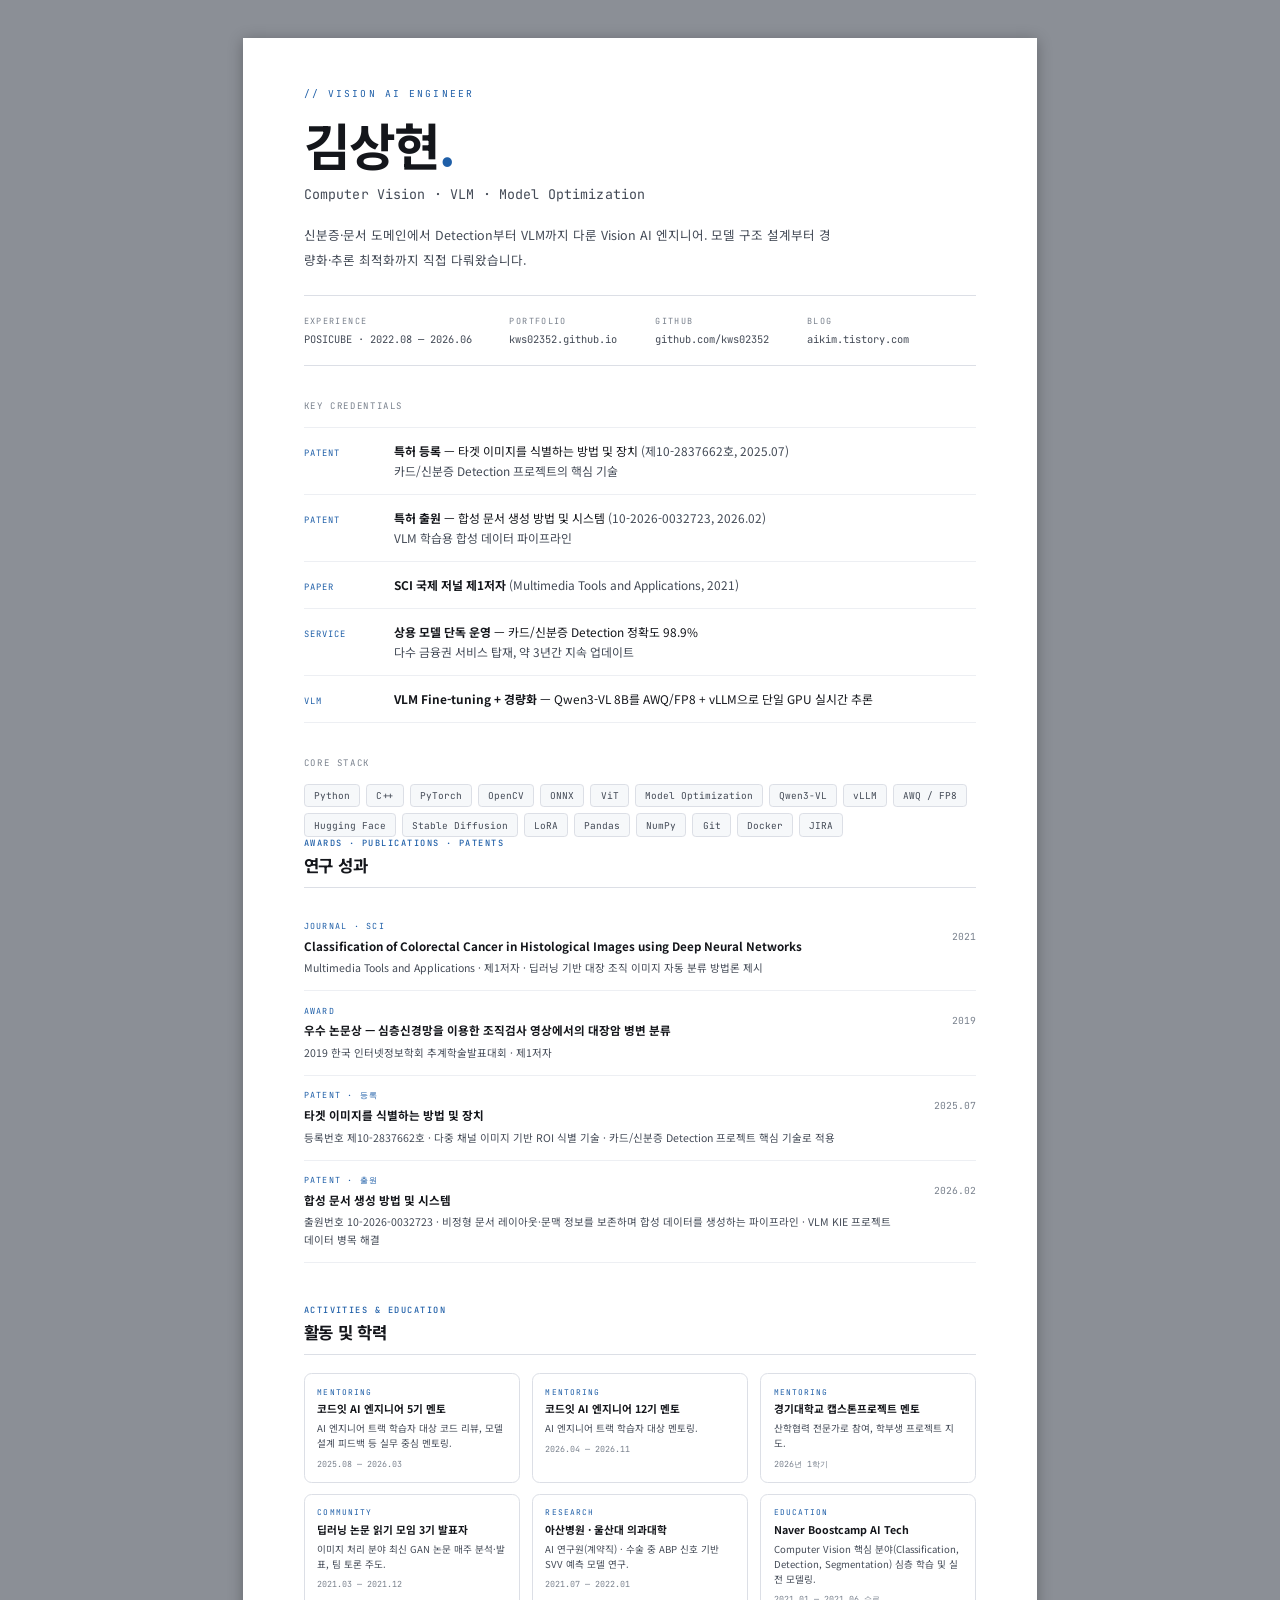
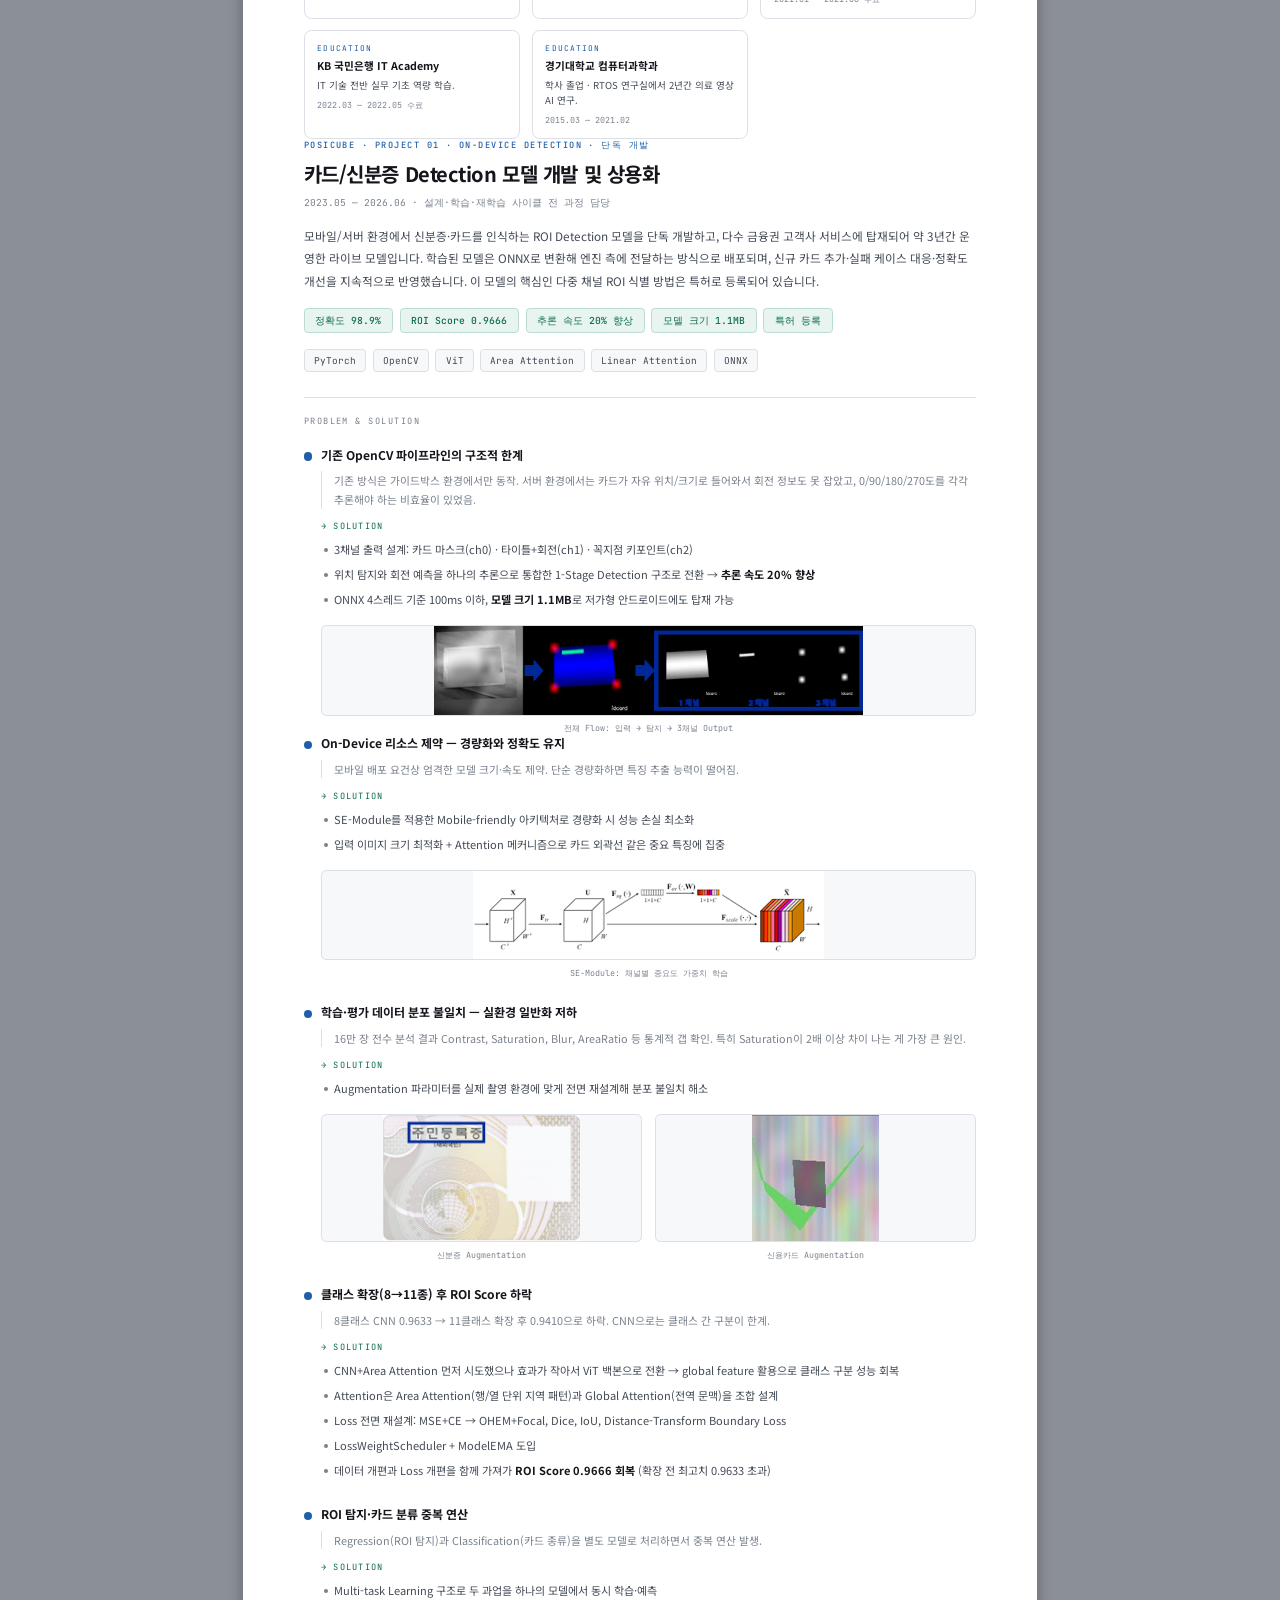
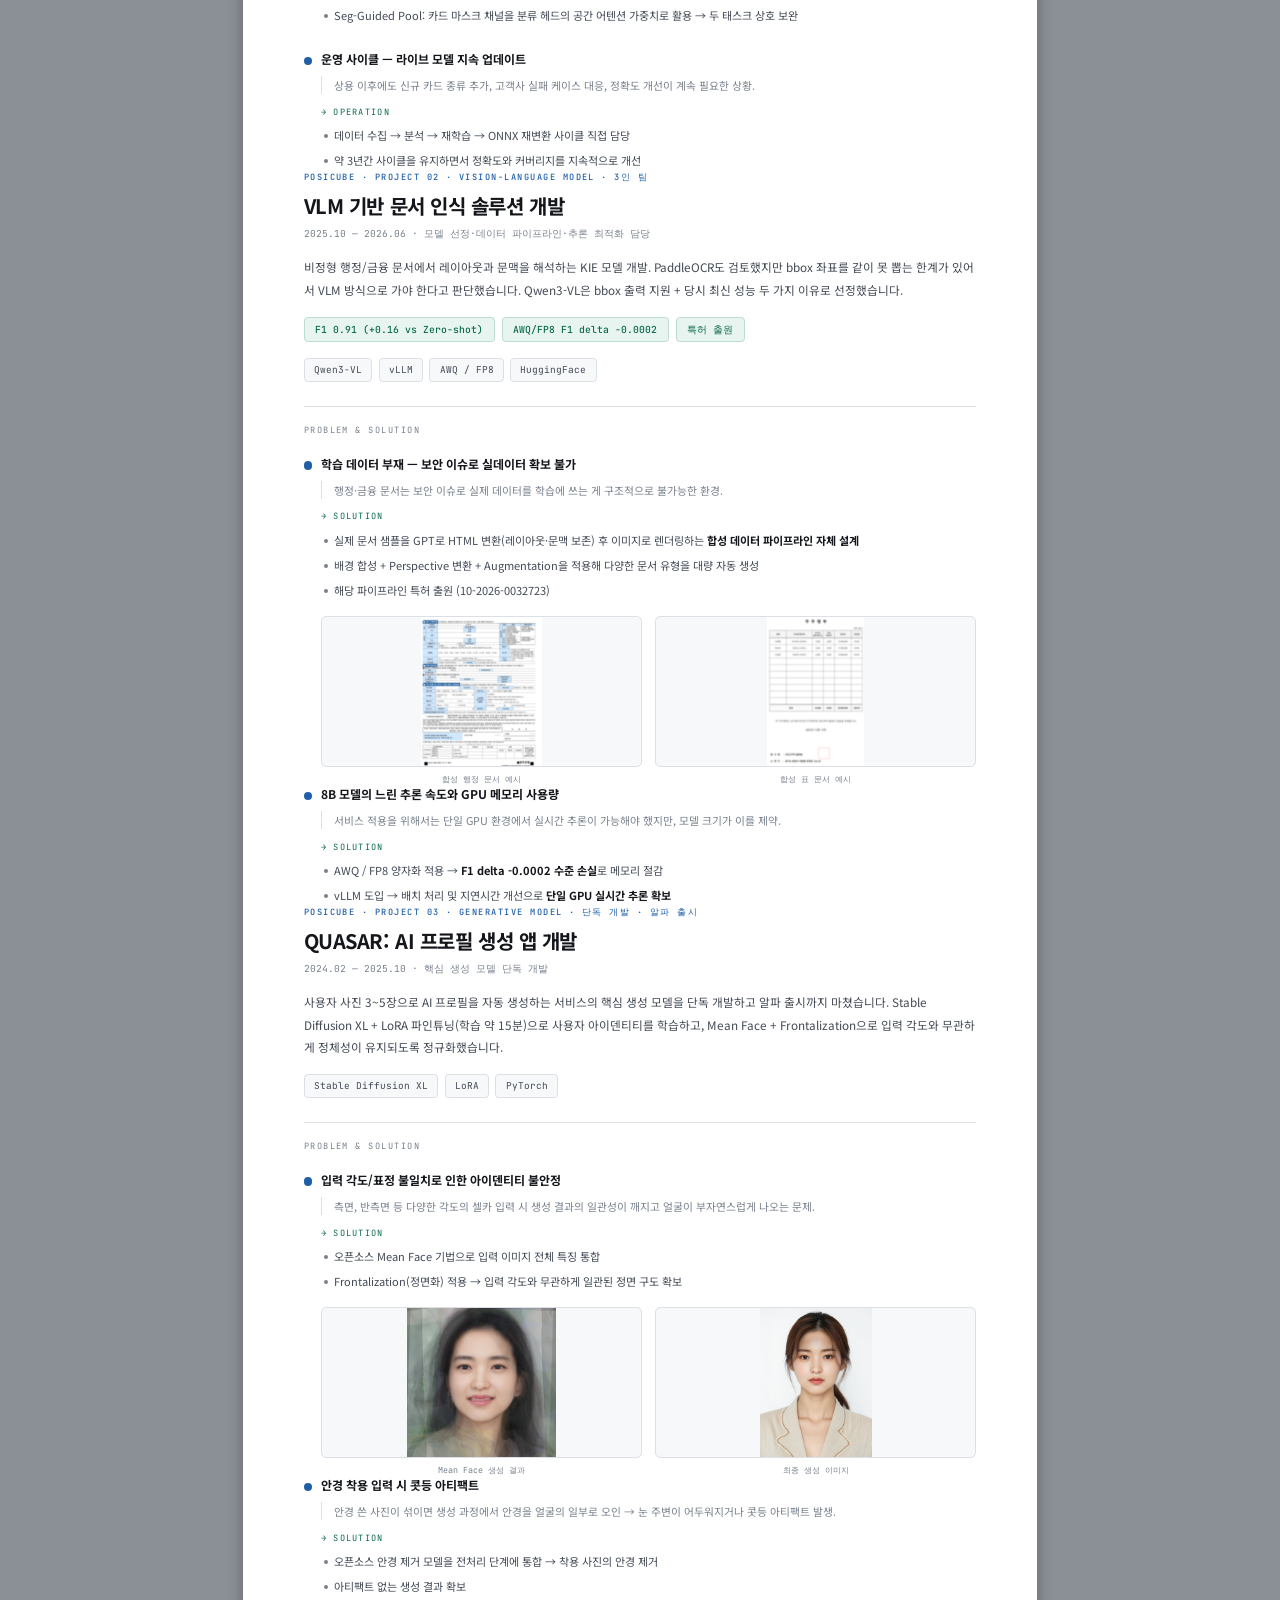
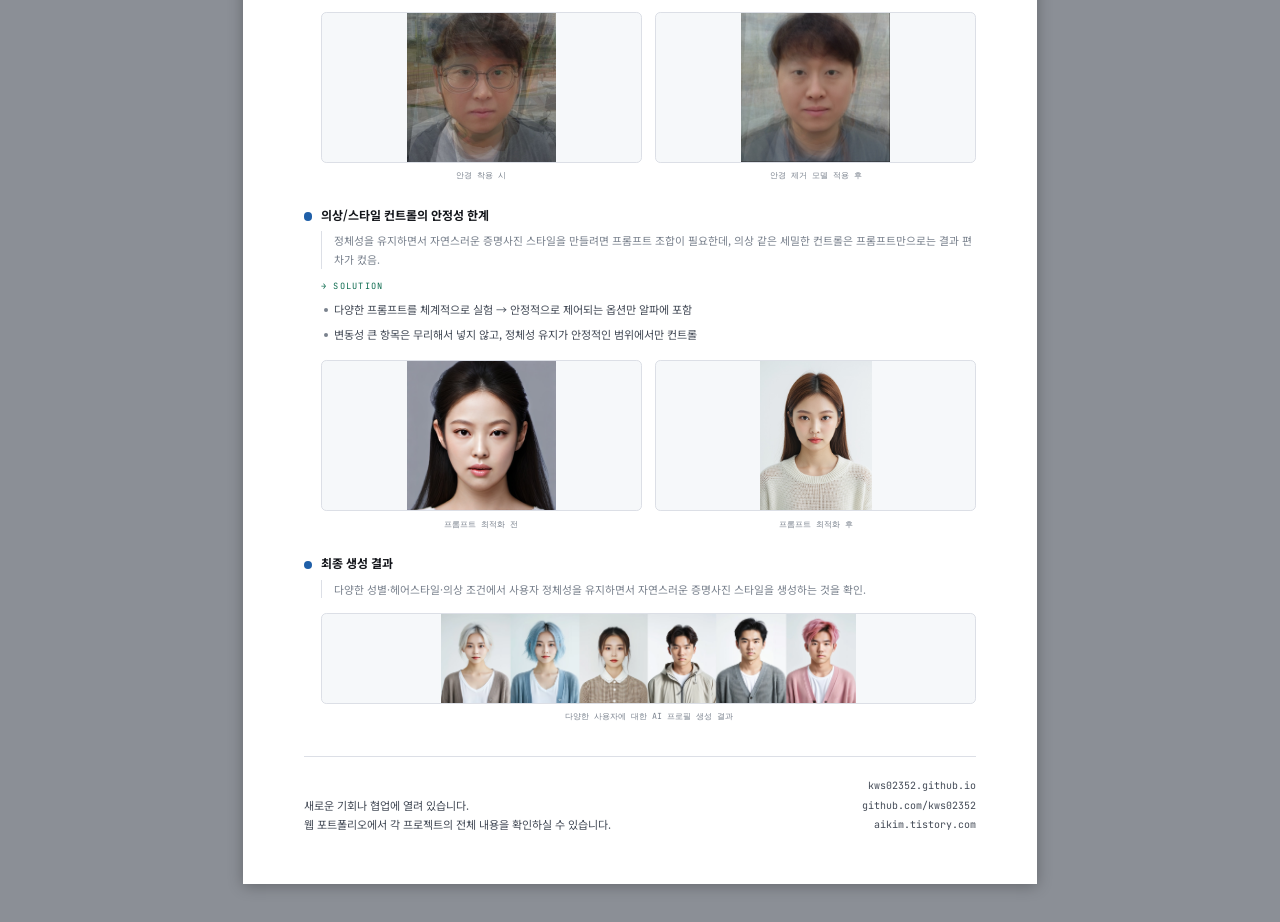
==== portfolio-print.html @ 9684cdac "Add print-friendly portfolio page and PDF export script" ====
<!DOCTYPE html>
<html lang="ko">
<head>
<meta charset="UTF-8" />
<title>김상현 | Vision AI Engineer — Portfolio</title>
<link rel="preconnect" href="https://fonts.googleapis.com" />
<link rel="preconnect" href="https://fonts.gstatic.com" crossorigin />
<link href="https://fonts.googleapis.com/css2?family=JetBrains+Mono:wght@400;500;700&family=Noto+Sans+KR:wght@300;400;500;700&display=swap" rel="stylesheet" />
<style>
:root{
  --ink:#14161b; --ink2:#434a56; --ink3:#79818d;
  --rule:#dcdfe6; --rule2:#edeff3;
  --accent:#1f5fa8; --accent-soft:#eff4fa;
  --pos:#0d6b4f; --pos-bg:#e8f4ef;
  --mono:'JetBrains Mono',monospace; --sans:'Noto Sans KR',sans-serif;
}
*,*::before,*::after{box-sizing:border-box;margin:0;padding:0;}
body{ font-family:var(--sans); color:var(--ink); background:#fff;
  -webkit-print-color-adjust:exact; print-color-adjust:exact; }
.sheet{ width:178mm; margin:0 auto; }
@media screen{
  body{ background:#8b8f96; padding:10mm 0; }
  .sheet{ background:#fff; padding:13mm 16mm; box-shadow:0 2px 14px rgba(0,0,0,.28); width:210mm; }
}

/* 페이지 분할 규칙 */
.ps, .award, .act, .figs, figure, .cred-row, .closing{
  break-inside:avoid; page-break-inside:avoid; }
.project{ break-before:page; page-break-before:always; }
.proj-open{ break-inside:avoid; page-break-inside:avoid; }
.acts-block{ break-inside:avoid; page-break-inside:avoid; }
p,li{ orphans:3; widows:3; }

/* ================= 표지 ================= */
.cover{ break-after:page; page-break-after:always; }
.cover-tag{ font-family:var(--mono); font-size:7.2pt; letter-spacing:.22em; color:var(--accent); }
.cover-name{ font-size:38pt; font-weight:700; letter-spacing:-.035em; line-height:1; margin-top:5mm; }
.cover-name em{ font-style:normal; color:var(--accent); }
.cover-role{ font-family:var(--mono); font-size:10pt; color:var(--ink2); margin-top:4mm; letter-spacing:.01em; }
.cover-desc{ font-size:9.4pt; line-height:1.95; color:var(--ink2); margin-top:5.5mm; max-width:142mm; }
.cover-meta{ display:flex; gap:10mm; flex-wrap:wrap; margin-top:6mm; padding:5mm 0; 
  border-top:.6pt solid var(--rule); border-bottom:.6pt solid var(--rule); }
.cover-meta div{ font-family:var(--mono); font-size:7.8pt; color:var(--ink2); }
.cover-meta span{ display:block; font-size:6.4pt; color:var(--ink3); letter-spacing:.16em; margin-bottom:1.4mm; }

.blk{ margin-top:9mm; }
.blk-title{ font-family:var(--mono); font-size:6.8pt; letter-spacing:.18em; color:var(--ink3); margin-bottom:4mm; }
.cred-row{ display:grid; grid-template-columns:20mm 1fr; gap:4mm; align-items:baseline;
  padding:3.4mm 0; border-top:.6pt solid var(--rule2); }
.cred-row:last-child{ border-bottom:.6pt solid var(--rule2); }
.cred-key{ font-family:var(--mono); font-size:6.6pt; letter-spacing:.12em; color:var(--accent); padding-top:.5mm; }
.cred-val{ font-size:8.9pt; line-height:1.7; }
.cred-val b{ font-weight:700; }
.cred-val i{ font-style:normal; color:var(--ink2); }

/* ================= 공통 ================= */
.eyebrow{ font-family:var(--mono); font-size:6.5pt; font-weight:500; letter-spacing:.17em; color:var(--accent); }
.sec-head{ margin-bottom:5mm; }
.sec-head h2{ font-size:12.5pt; font-weight:700; letter-spacing:-.015em; margin-top:1.6mm; line-height:1.3; }
.sec-rule{ height:.6pt; background:var(--rule); margin-top:2.6mm; }
.tags{ display:flex; flex-wrap:wrap; gap:1.6mm; }
.tag{ font-family:var(--mono); font-size:7.1pt; line-height:1; padding:1.6mm 2.4mm;
  border-radius:1mm; background:#f6f8fa; color:var(--ink2); border:.5pt solid var(--rule); }
.metric{ font-family:var(--mono); font-size:7.3pt; font-weight:500; line-height:1;
  padding:1.8mm 2.8mm; border-radius:1mm; background:var(--pos-bg); color:var(--pos); border:.5pt solid #bcdccf; }

/* ================= 연구 성과 ================= */
.award{ display:grid; grid-template-columns:1fr 18mm; gap:3mm; padding:3.6mm 0; border-bottom:.6pt solid var(--rule2); }
.award:first-of-type{ border-top:.6pt solid var(--rule2); }
.aw-kind{ font-family:var(--mono); font-size:6.3pt; letter-spacing:.15em; color:var(--accent); margin-bottom:1.5mm; }
.aw-title{ font-size:8.7pt; font-weight:700; line-height:1.5; }
.aw-sub{ font-size:7.9pt; color:var(--ink2); line-height:1.65; margin-top:1.1mm; }
.aw-year{ font-family:var(--mono); font-size:7.3pt; color:var(--ink3); text-align:right; padding-top:2.6mm; }

/* ================= 프로젝트 ================= */
.proj-name{ font-size:15pt; font-weight:700; letter-spacing:-.022em; line-height:1.28; margin-top:2.4mm; }
.proj-period{ font-family:var(--mono); font-size:7.2pt; color:var(--ink3); margin-top:2.4mm; }
.proj-intro{ font-size:8.8pt; line-height:1.9; color:var(--ink2); margin-top:4mm; }
.chips{ display:flex; flex-wrap:wrap; gap:1.8mm; margin-top:4.2mm; }
.ps-label{ font-family:var(--mono); font-size:6.5pt; letter-spacing:.17em; color:var(--ink3);
  margin:6.5mm 0 5mm; padding-top:4.5mm; border-top:.6pt solid var(--rule); }
.ps{ margin-bottom:6.5mm; }
.ps:last-child{ margin-bottom:0; }
.ps-problem{ font-size:9pt; font-weight:700; line-height:1.5; padding-left:4.5mm; position:relative; }
.ps-problem::before{ content:''; position:absolute; left:0; top:1.7mm;
  width:2.2mm; height:2.2mm; background:var(--accent); border-radius:50%; }
.ps-context{ font-size:8.1pt; line-height:1.72; color:var(--ink3);
  margin:2mm 0 3mm 4.5mm; padding-left:3.2mm; border-left:1.2pt solid var(--rule); }
.ps-sol-label{ font-family:var(--mono); font-size:6.5pt; letter-spacing:.15em; color:var(--pos); margin:0 0 2.2mm 4.5mm; }
.ps-sol{ margin-left:4.5mm; }
.ps-sol li{ list-style:none; position:relative; padding-left:3.6mm;
  font-size:8.3pt; line-height:1.78; color:var(--ink2); margin-bottom:1.4mm; }
.ps-sol li:last-child{ margin-bottom:0; }
.ps-sol li::before{ content:''; position:absolute; left:.8mm; top:2.1mm;
  width:1.1mm; height:1.1mm; border-radius:50%; background:var(--ink3); }
.ps-sol b{ font-weight:700; color:var(--ink); }
.figs{ display:flex; gap:3.5mm; margin:4mm 0 0 4.5mm; }
.fig{ flex:1; min-width:0; }
.fig img{ display:block; width:100%; height:34mm; object-fit:contain;
  background:#f6f8fa; border:.5pt solid var(--rule); border-radius:1.4mm; }
.fig.strip img{ height:24mm; }
.fig.tallish img{ height:40mm; }
.fig figcaption{ font-family:var(--mono); font-size:6.3pt; color:var(--ink3); text-align:center; margin-top:1.7mm; }

/* ================= 활동 ================= */
.acts{ display:grid; grid-template-columns:1fr 1fr 1fr; gap:3mm; }
.act{ border:.6pt solid var(--rule); border-radius:2mm; padding:3.2mm 3.4mm; }
.act-kind{ font-family:var(--mono); font-size:5.9pt; letter-spacing:.13em; color:var(--accent); margin-bottom:1.5mm; }
.act-title{ font-size:8pt; font-weight:700; line-height:1.4; }
.act-sub{ font-size:7.2pt; color:var(--ink2); line-height:1.58; margin-top:1.1mm; }
.act-period{ font-family:var(--mono); font-size:6.3pt; color:var(--ink3); margin-top:1.6mm; }

.closing{ margin-top:9mm; padding-top:5mm; border-top:.6pt solid var(--rule);
  display:flex; justify-content:space-between; align-items:flex-end; gap:8mm; }
.closing p{ font-size:8.3pt; color:var(--ink2); line-height:1.75; }
.closing .links{ font-family:var(--mono); font-size:7.5pt; color:var(--ink2); text-align:right; line-height:1.95; white-space:nowrap; }
</style>
</head>
<body>
<div class="sheet">

<!-- ================= PAGE 1 · COVER ================= -->
<div class="cover">
  <div class="cover-tag">// VISION AI ENGINEER</div>
  <h1 class="cover-name">김상현<em>.</em></h1>
  <div class="cover-role">Computer Vision · VLM · Model Optimization</div>
  <p class="cover-desc">
    신분증·문서 도메인에서 Detection부터 VLM까지 다룬 Vision AI 엔지니어.
    모델 구조 설계부터 경량화·추론 최적화까지 직접 다뤄왔습니다.
  </p>
  <div class="cover-meta">
    <div><span>EXPERIENCE</span>POSICUBE · 2022.08 — 2026.06</div>
    <div><span>PORTFOLIO</span>kws02352.github.io</div>
    <div><span>GITHUB</span>github.com/kws02352</div>
    <div><span>BLOG</span>aikim.tistory.com</div>
  </div>

  <div class="blk">
    <div class="blk-title">KEY CREDENTIALS</div>
    <div class="cred-row">
      <div class="cred-key">PATENT</div>
      <div class="cred-val"><b>특허 등록</b> — 타겟 이미지를 식별하는 방법 및 장치 <i>(제10-2837662호, 2025.07)</i><br><i>카드/신분증 Detection 프로젝트의 핵심 기술</i></div>
    </div>
    <div class="cred-row">
      <div class="cred-key">PATENT</div>
      <div class="cred-val"><b>특허 출원</b> — 합성 문서 생성 방법 및 시스템 <i>(10-2026-0032723, 2026.02)</i><br><i>VLM 학습용 합성 데이터 파이프라인</i></div>
    </div>
    <div class="cred-row">
      <div class="cred-key">PAPER</div>
      <div class="cred-val"><b>SCI 국제 저널 제1저자</b> <i>(Multimedia Tools and Applications, 2021)</i></div>
    </div>
    <div class="cred-row">
      <div class="cred-key">SERVICE</div>
      <div class="cred-val"><b>상용 모델 단독 운영</b> — 카드/신분증 Detection 정확도 98.9%<br><i>다수 금융권 서비스 탑재, 약 3년간 지속 업데이트</i></div>
    </div>
    <div class="cred-row">
      <div class="cred-key">VLM</div>
      <div class="cred-val"><b>VLM Fine-tuning + 경량화</b> — Qwen3-VL 8B를 AWQ/FP8 + vLLM으로 단일 GPU 실시간 추론</div>
    </div>
  </div>

  <div class="blk">
    <div class="blk-title">CORE STACK</div>
    <div class="tags">
      <span class="tag">Python</span><span class="tag">C++</span><span class="tag">PyTorch</span>
      <span class="tag">OpenCV</span><span class="tag">ONNX</span><span class="tag">ViT</span>
      <span class="tag">Model Optimization</span><span class="tag">Qwen3-VL</span><span class="tag">vLLM</span>
      <span class="tag">AWQ / FP8</span><span class="tag">Hugging Face</span><span class="tag">Stable Diffusion</span>
      <span class="tag">LoRA</span><span class="tag">Pandas</span><span class="tag">NumPy</span>
      <span class="tag">Git</span><span class="tag">Docker</span><span class="tag">JIRA</span>
    </div>
  </div>
</div>

<!-- ================= PAGE 2 · 연구성과 + 활동 ================= -->
<div class="sec-head">
  <div class="eyebrow">AWARDS · PUBLICATIONS · PATENTS</div>
  <h2>연구 성과</h2>
  <div class="sec-rule"></div>
</div>
<div class="award">
  <div>
    <div class="aw-kind">JOURNAL · SCI</div>
    <div class="aw-title">Classification of Colorectal Cancer in Histological Images using Deep Neural Networks</div>
    <div class="aw-sub">Multimedia Tools and Applications · 제1저자 · 딥러닝 기반 대장 조직 이미지 자동 분류 방법론 제시</div>
  </div>
  <div class="aw-year">2021</div>
</div>
<div class="award">
  <div>
    <div class="aw-kind">AWARD</div>
    <div class="aw-title">우수 논문상 — 심층신경망을 이용한 조직검사 영상에서의 대장암 병변 분류</div>
    <div class="aw-sub">2019 한국 인터넷정보학회 추계학술발표대회 · 제1저자</div>
  </div>
  <div class="aw-year">2019</div>
</div>
<div class="award">
  <div>
    <div class="aw-kind">PATENT · 등록</div>
    <div class="aw-title">타겟 이미지를 식별하는 방법 및 장치</div>
    <div class="aw-sub">등록번호 제10-2837662호 · 다중 채널 이미지 기반 ROI 식별 기술 · 카드/신분증 Detection 프로젝트 핵심 기술로 적용</div>
  </div>
  <div class="aw-year">2025.07</div>
</div>
<div class="award">
  <div>
    <div class="aw-kind">PATENT · 출원</div>
    <div class="aw-title">합성 문서 생성 방법 및 시스템</div>
    <div class="aw-sub">출원번호 10-2026-0032723 · 비정형 문서 레이아웃·문맥 정보를 보존하며 합성 데이터를 생성하는 파이프라인 · VLM KIE 프로젝트 데이터 병목 해결</div>
  </div>
  <div class="aw-year">2026.02</div>
</div>

<div class="acts-block">
  <div class="sec-head" style="margin-top:11mm;">
    <div class="eyebrow">ACTIVITIES &amp; EDUCATION</div>
    <h2>활동 및 학력</h2>
    <div class="sec-rule"></div>
  </div>
  <div class="acts">
    <div class="act">
      <div class="act-kind">MENTORING</div>
      <div class="act-title">코드잇 AI 엔지니어 5기 멘토</div>
      <div class="act-sub">AI 엔지니어 트랙 학습자 대상 코드 리뷰, 모델 설계 피드백 등 실무 중심 멘토링.</div>
      <div class="act-period">2025.08 — 2026.03</div>
    </div>
    <div class="act">
      <div class="act-kind">MENTORING</div>
      <div class="act-title">코드잇 AI 엔지니어 12기 멘토</div>
      <div class="act-sub">AI 엔지니어 트랙 학습자 대상 멘토링.</div>
      <div class="act-period">2026.04 — 2026.11</div>
    </div>
    <div class="act">
      <div class="act-kind">MENTORING</div>
      <div class="act-title">경기대학교 캡스톤프로젝트 멘토</div>
      <div class="act-sub">산학협력 전문가로 참여, 학부생 프로젝트 지도.</div>
      <div class="act-period">2026년 1학기</div>
    </div>
    <div class="act">
      <div class="act-kind">COMMUNITY</div>
      <div class="act-title">딥러닝 논문 읽기 모임 3기 발표자</div>
      <div class="act-sub">이미지 처리 분야 최신 GAN 논문 매주 분석·발표, 팀 토론 주도.</div>
      <div class="act-period">2021.03 — 2021.12</div>
    </div>
    <div class="act">
      <div class="act-kind">RESEARCH</div>
      <div class="act-title">아산병원 · 울산대 의과대학</div>
      <div class="act-sub">AI 연구원(계약직) · 수술 중 ABP 신호 기반 SVV 예측 모델 연구.</div>
      <div class="act-period">2021.07 — 2022.01</div>
    </div>
    <div class="act">
      <div class="act-kind">EDUCATION</div>
      <div class="act-title">Naver Boostcamp AI Tech</div>
      <div class="act-sub">Computer Vision 핵심 분야(Classification, Detection, Segmentation) 심층 학습 및 실전 모델링.</div>
      <div class="act-period">2021.01 — 2021.06 수료</div>
    </div>
    <div class="act">
      <div class="act-kind">EDUCATION</div>
      <div class="act-title">KB 국민은행 IT Academy</div>
      <div class="act-sub">IT 기술 전반 실무 기초 역량 학습.</div>
      <div class="act-period">2022.03 — 2022.05 수료</div>
    </div>
    <div class="act">
      <div class="act-kind">EDUCATION</div>
      <div class="act-title">경기대학교 컴퓨터과학과</div>
      <div class="act-sub">학사 졸업 · RTOS 연구실에서 2년간 의료 영상 AI 연구.</div>
      <div class="act-period">2015.03 — 2021.02</div>
    </div>
  </div>
</div>

<!-- ================= PROJECT 01 ================= -->
<div class="project">
  <div class="proj-open">
    <div class="eyebrow">POSICUBE · PROJECT 01 · ON-DEVICE DETECTION · 단독 개발</div>
    <div class="proj-name">카드/신분증 Detection 모델 개발 및 상용화</div>
    <div class="proj-period">2023.05 — 2026.06 · 설계·학습·재학습 사이클 전 과정 담당</div>
    <p class="proj-intro">
      모바일/서버 환경에서 신분증·카드를 인식하는 ROI Detection 모델을 단독 개발하고, 다수 금융권 고객사 서비스에 탑재되어 약 3년간 운영한 라이브 모델입니다.
      학습된 모델은 ONNX로 변환해 엔진 측에 전달하는 방식으로 배포되며, 신규 카드 추가·실패 케이스 대응·정확도 개선을 지속적으로 반영했습니다.
      이 모델의 핵심인 다중 채널 ROI 식별 방법은 특허로 등록되어 있습니다.
    </p>
    <div class="chips">
      <span class="metric">정확도 98.9%</span><span class="metric">ROI Score 0.9666</span>
      <span class="metric">추론 속도 20% 향상</span><span class="metric">모델 크기 1.1MB</span><span class="metric">특허 등록</span>
    </div>
    <div class="chips">
      <span class="tag">PyTorch</span><span class="tag">OpenCV</span><span class="tag">ViT</span>
      <span class="tag">Area Attention</span><span class="tag">Linear Attention</span><span class="tag">ONNX</span>
    </div>
    <div class="ps-label">PROBLEM &amp; SOLUTION</div>
    <div class="ps">
      <div class="ps-problem">기존 OpenCV 파이프라인의 구조적 한계</div>
      <div class="ps-context">기존 방식은 가이드박스 환경에서만 동작. 서버 환경에서는 카드가 자유 위치/크기로 들어와서 회전 정보도 못 잡았고, 0/90/180/270도를 각각 추론해야 하는 비효율이 있었음.</div>
      <div class="ps-sol-label">→ SOLUTION</div>
      <ul class="ps-sol">
        <li>3채널 출력 설계: 카드 마스크(ch0) · 타이틀+회전(ch1) · 꼭지점 키포인트(ch2)</li>
        <li>위치 탐지와 회전 예측을 하나의 추론으로 통합한 1-Stage Detection 구조로 전환 → <b>추론 속도 20% 향상</b></li>
        <li>ONNX 4스레드 기준 100ms 이하, <b>모델 크기 1.1MB</b>로 저가형 안드로이드에도 탑재 가능</li>
      </ul>
      <div class="figs">
        <figure class="fig strip"><img src="images/detection_flow.png" alt="Detection Flow" /><figcaption>전체 Flow: 입력 → 탐지 → 3채널 Output</figcaption></figure>
      </div>
    </div>
  </div>

  <div class="ps">
    <div class="ps-problem">On-Device 리소스 제약 — 경량화와 정확도 유지</div>
    <div class="ps-context">모바일 배포 요건상 엄격한 모델 크기·속도 제약. 단순 경량화하면 특징 추출 능력이 떨어짐.</div>
    <div class="ps-sol-label">→ SOLUTION</div>
    <ul class="ps-sol">
      <li>SE-Module를 적용한 Mobile-friendly 아키텍처로 경량화 시 성능 손실 최소화</li>
      <li>입력 이미지 크기 최적화 + Attention 메커니즘으로 카드 외곽선 같은 중요 특징에 집중</li>
    </ul>
    <div class="figs">
      <figure class="fig strip"><img src="images/se_module.png" alt="SE Module" /><figcaption>SE-Module: 채널별 중요도 가중치 학습</figcaption></figure>
    </div>
  </div>

  <div class="ps">
    <div class="ps-problem">학습·평가 데이터 분포 불일치 — 실환경 일반화 저하</div>
    <div class="ps-context">16만 장 전수 분석 결과 Contrast, Saturation, Blur, AreaRatio 등 통계적 갭 확인. 특히 Saturation이 2배 이상 차이 나는 게 가장 큰 원인.</div>
    <div class="ps-sol-label">→ SOLUTION</div>
    <ul class="ps-sol">
      <li>Augmentation 파라미터를 실제 촬영 환경에 맞게 전면 재설계해 분포 불일치 해소</li>
    </ul>
    <div class="figs">
      <figure class="fig"><img src="images/aug_card1.png" alt="신분증 Augmentation" /><figcaption>신분증 Augmentation</figcaption></figure>
      <figure class="fig"><img src="images/aug_card2.png" alt="신용카드 Augmentation" /><figcaption>신용카드 Augmentation</figcaption></figure>
    </div>
  </div>

  <div class="ps">
    <div class="ps-problem">클래스 확장(8→11종) 후 ROI Score 하락</div>
    <div class="ps-context">8클래스 CNN 0.9633 → 11클래스 확장 후 0.9410으로 하락. CNN으로는 클래스 간 구분이 한계.</div>
    <div class="ps-sol-label">→ SOLUTION</div>
    <ul class="ps-sol">
      <li>CNN+Area Attention 먼저 시도했으나 효과가 작아서 ViT 백본으로 전환 → global feature 활용으로 클래스 구분 성능 회복</li>
      <li>Attention은 Area Attention(행/열 단위 지역 패턴)과 Global Attention(전역 문맥)을 조합 설계</li>
      <li>Loss 전면 재설계: MSE+CE → OHEM+Focal, Dice, IoU, Distance-Transform Boundary Loss</li>
      <li>LossWeightScheduler + ModelEMA 도입</li>
      <li>데이터 개편과 Loss 개편을 함께 가져가 <b>ROI Score 0.9666 회복</b> (확장 전 최고치 0.9633 초과)</li>
    </ul>
  </div>

  <div class="ps">
    <div class="ps-problem">ROI 탐지·카드 분류 중복 연산</div>
    <div class="ps-context">Regression(ROI 탐지)과 Classification(카드 종류)을 별도 모델로 처리하면서 중복 연산 발생.</div>
    <div class="ps-sol-label">→ SOLUTION</div>
    <ul class="ps-sol">
      <li>Multi-task Learning 구조로 두 과업을 하나의 모델에서 동시 학습·예측</li>
      <li>Seg-Guided Pool: 카드 마스크 채널을 분류 헤드의 공간 어텐션 가중치로 활용 → 두 태스크 상호 보완</li>
    </ul>
  </div>

  <div class="ps">
    <div class="ps-problem">운영 사이클 — 라이브 모델 지속 업데이트</div>
    <div class="ps-context">상용 이후에도 신규 카드 종류 추가, 고객사 실패 케이스 대응, 정확도 개선이 계속 필요한 상황.</div>
    <div class="ps-sol-label">→ OPERATION</div>
    <ul class="ps-sol">
      <li>데이터 수집 → 분석 → 재학습 → ONNX 재변환 사이클 직접 담당</li>
      <li>약 3년간 사이클을 유지하면서 정확도와 커버리지를 지속적으로 개선</li>
    </ul>
  </div>
</div>

<!-- ================= PROJECT 02 ================= -->
<div class="project">
  <div class="proj-open">
    <div class="eyebrow">POSICUBE · PROJECT 02 · VISION-LANGUAGE MODEL · 3인 팀</div>
    <div class="proj-name">VLM 기반 문서 인식 솔루션 개발</div>
    <div class="proj-period">2025.10 — 2026.06 · 모델 선정·데이터 파이프라인·추론 최적화 담당</div>
    <p class="proj-intro">
      비정형 행정/금융 문서에서 레이아웃과 문맥을 해석하는 KIE 모델 개발.
      PaddleOCR도 검토했지만 bbox 좌표를 같이 못 뽑는 한계가 있어서 VLM 방식으로 가야 한다고 판단했습니다.
      Qwen3-VL은 bbox 출력 지원 + 당시 최신 성능 두 가지 이유로 선정했습니다.
    </p>
    <div class="chips">
      <span class="metric">F1 0.91 (+0.16 vs Zero-shot)</span>
      <span class="metric">AWQ/FP8 F1 delta -0.0002</span>
      <span class="metric">특허 출원</span>
    </div>
    <div class="chips">
      <span class="tag">Qwen3-VL</span><span class="tag">vLLM</span><span class="tag">AWQ / FP8</span><span class="tag">HuggingFace</span>
    </div>
    <div class="ps-label">PROBLEM &amp; SOLUTION</div>
    <div class="ps">
      <div class="ps-problem">학습 데이터 부재 — 보안 이슈로 실데이터 확보 불가</div>
      <div class="ps-context">행정·금융 문서는 보안 이슈로 실제 데이터를 학습에 쓰는 게 구조적으로 불가능한 환경.</div>
      <div class="ps-sol-label">→ SOLUTION</div>
      <ul class="ps-sol">
        <li>실제 문서 샘플을 GPT로 HTML 변환(레이아웃·문맥 보존) 후 이미지로 렌더링하는 <b>합성 데이터 파이프라인 자체 설계</b></li>
        <li>배경 합성 + Perspective 변환 + Augmentation을 적용해 다양한 문서 유형을 대량 자동 생성</li>
        <li>해당 파이프라인 특허 출원 (10-2026-0032723)</li>
      </ul>
      <div class="figs">
        <figure class="fig tallish"><img src="images/synth_doc1.png" alt="합성 행정 문서" /><figcaption>합성 행정 문서 예시</figcaption></figure>
        <figure class="fig tallish"><img src="images/synth_doc2.png" alt="합성 표 문서" /><figcaption>합성 표 문서 예시</figcaption></figure>
      </div>
    </div>
  </div>

  <div class="ps">
    <div class="ps-problem">8B 모델의 느린 추론 속도와 GPU 메모리 사용량</div>
    <div class="ps-context">서비스 적용을 위해서는 단일 GPU 환경에서 실시간 추론이 가능해야 했지만, 모델 크기가 이를 제약.</div>
    <div class="ps-sol-label">→ SOLUTION</div>
    <ul class="ps-sol">
      <li>AWQ / FP8 양자화 적용 → <b>F1 delta -0.0002 수준 손실</b>로 메모리 절감</li>
      <li>vLLM 도입 → 배치 처리 및 지연시간 개선으로 <b>단일 GPU 실시간 추론 확보</b></li>
    </ul>
  </div>
</div>

<!-- ================= PROJECT 03 ================= -->
<div class="project">
  <div class="proj-open">
    <div class="eyebrow">POSICUBE · PROJECT 03 · GENERATIVE MODEL · 단독 개발 · 알파 출시</div>
    <div class="proj-name">QUASAR: AI 프로필 생성 앱 개발</div>
    <div class="proj-period">2024.02 — 2025.10 · 핵심 생성 모델 단독 개발</div>
    <p class="proj-intro">
      사용자 사진 3~5장으로 AI 프로필을 자동 생성하는 서비스의 핵심 생성 모델을 단독 개발하고 알파 출시까지 마쳤습니다.
      Stable Diffusion XL + LoRA 파인튜닝(학습 약 15분)으로 사용자 아이덴티티를 학습하고,
      Mean Face + Frontalization으로 입력 각도와 무관하게 정체성이 유지되도록 정규화했습니다.
    </p>
    <div class="chips">
      <span class="tag">Stable Diffusion XL</span><span class="tag">LoRA</span><span class="tag">PyTorch</span>
    </div>
    <div class="ps-label">PROBLEM &amp; SOLUTION</div>
    <div class="ps">
      <div class="ps-problem">입력 각도/표정 불일치로 인한 아이덴티티 불안정</div>
      <div class="ps-context">측면, 반측면 등 다양한 각도의 셀카 입력 시 생성 결과의 일관성이 깨지고 얼굴이 부자연스럽게 나오는 문제.</div>
      <div class="ps-sol-label">→ SOLUTION</div>
      <ul class="ps-sol">
        <li>오픈소스 Mean Face 기법으로 입력 이미지 전체 특징 통합</li>
        <li>Frontalization(정면화) 적용 → 입력 각도와 무관하게 일관된 정면 구도 확보</li>
      </ul>
      <div class="figs">
        <figure class="fig tallish"><img src="images/mean_face.png" alt="Mean Face" /><figcaption>Mean Face 생성 결과</figcaption></figure>
        <figure class="fig tallish"><img src="images/generated_face.png" alt="최종 생성 이미지" /><figcaption>최종 생성 이미지</figcaption></figure>
      </div>
    </div>
  </div>

  <div class="ps">
    <div class="ps-problem">안경 착용 입력 시 콧등 아티팩트</div>
    <div class="ps-context">안경 쓴 사진이 섞이면 생성 과정에서 안경을 얼굴의 일부로 오인 → 눈 주변이 어두워지거나 콧등 아티팩트 발생.</div>
    <div class="ps-sol-label">→ SOLUTION</div>
    <ul class="ps-sol">
      <li>오픈소스 안경 제거 모델을 전처리 단계에 통합 → 착용 사진의 안경 제거</li>
      <li>아티팩트 없는 생성 결과 확보</li>
    </ul>
    <div class="figs">
      <figure class="fig tallish"><img src="images/glasses_before.png" alt="안경 착용 시" /><figcaption>안경 착용 시</figcaption></figure>
      <figure class="fig tallish"><img src="images/glasses_after.png" alt="안경 제거 후" /><figcaption>안경 제거 모델 적용 후</figcaption></figure>
    </div>
  </div>

  <div class="ps">
    <div class="ps-problem">의상/스타일 컨트롤의 안정성 한계</div>
    <div class="ps-context">정체성을 유지하면서 자연스러운 증명사진 스타일을 만들려면 프롬프트 조합이 필요한데, 의상 같은 세밀한 컨트롤은 프롬프트만으로는 결과 편차가 컸음.</div>
    <div class="ps-sol-label">→ SOLUTION</div>
    <ul class="ps-sol">
      <li>다양한 프롬프트를 체계적으로 실험 → 안정적으로 제어되는 옵션만 알파에 포함</li>
      <li>변동성 큰 항목은 무리해서 넣지 않고, 정체성 유지가 안정적인 범위에서만 컨트롤</li>
    </ul>
    <div class="figs">
      <figure class="fig tallish"><img src="images/prompt_before.png" alt="프롬프트 최적화 전" /><figcaption>프롬프트 최적화 전</figcaption></figure>
      <figure class="fig tallish"><img src="images/prompt_after.png" alt="프롬프트 최적화 후" /><figcaption>프롬프트 최적화 후</figcaption></figure>
    </div>
  </div>

  <div class="ps">
    <div class="ps-problem">최종 생성 결과</div>
    <div class="ps-context">다양한 성별·헤어스타일·의상 조건에서 사용자 정체성을 유지하면서 자연스러운 증명사진 스타일을 생성하는 것을 확인.</div>
    <div class="figs">
      <figure class="fig strip"><img src="images/quasar_results.png" alt="QUASAR 생성 결과" /><figcaption>다양한 사용자에 대한 AI 프로필 생성 결과</figcaption></figure>
    </div>
  </div>

  <div class="closing">
    <p>새로운 기회나 협업에 열려 있습니다.<br>웹 포트폴리오에서 각 프로젝트의 전체 내용을 확인하실 수 있습니다.</p>
    <div class="links">kws02352.github.io<br>github.com/kws02352<br>aikim.tistory.com</div>
  </div>
</div>

</div>
</body>
</html>
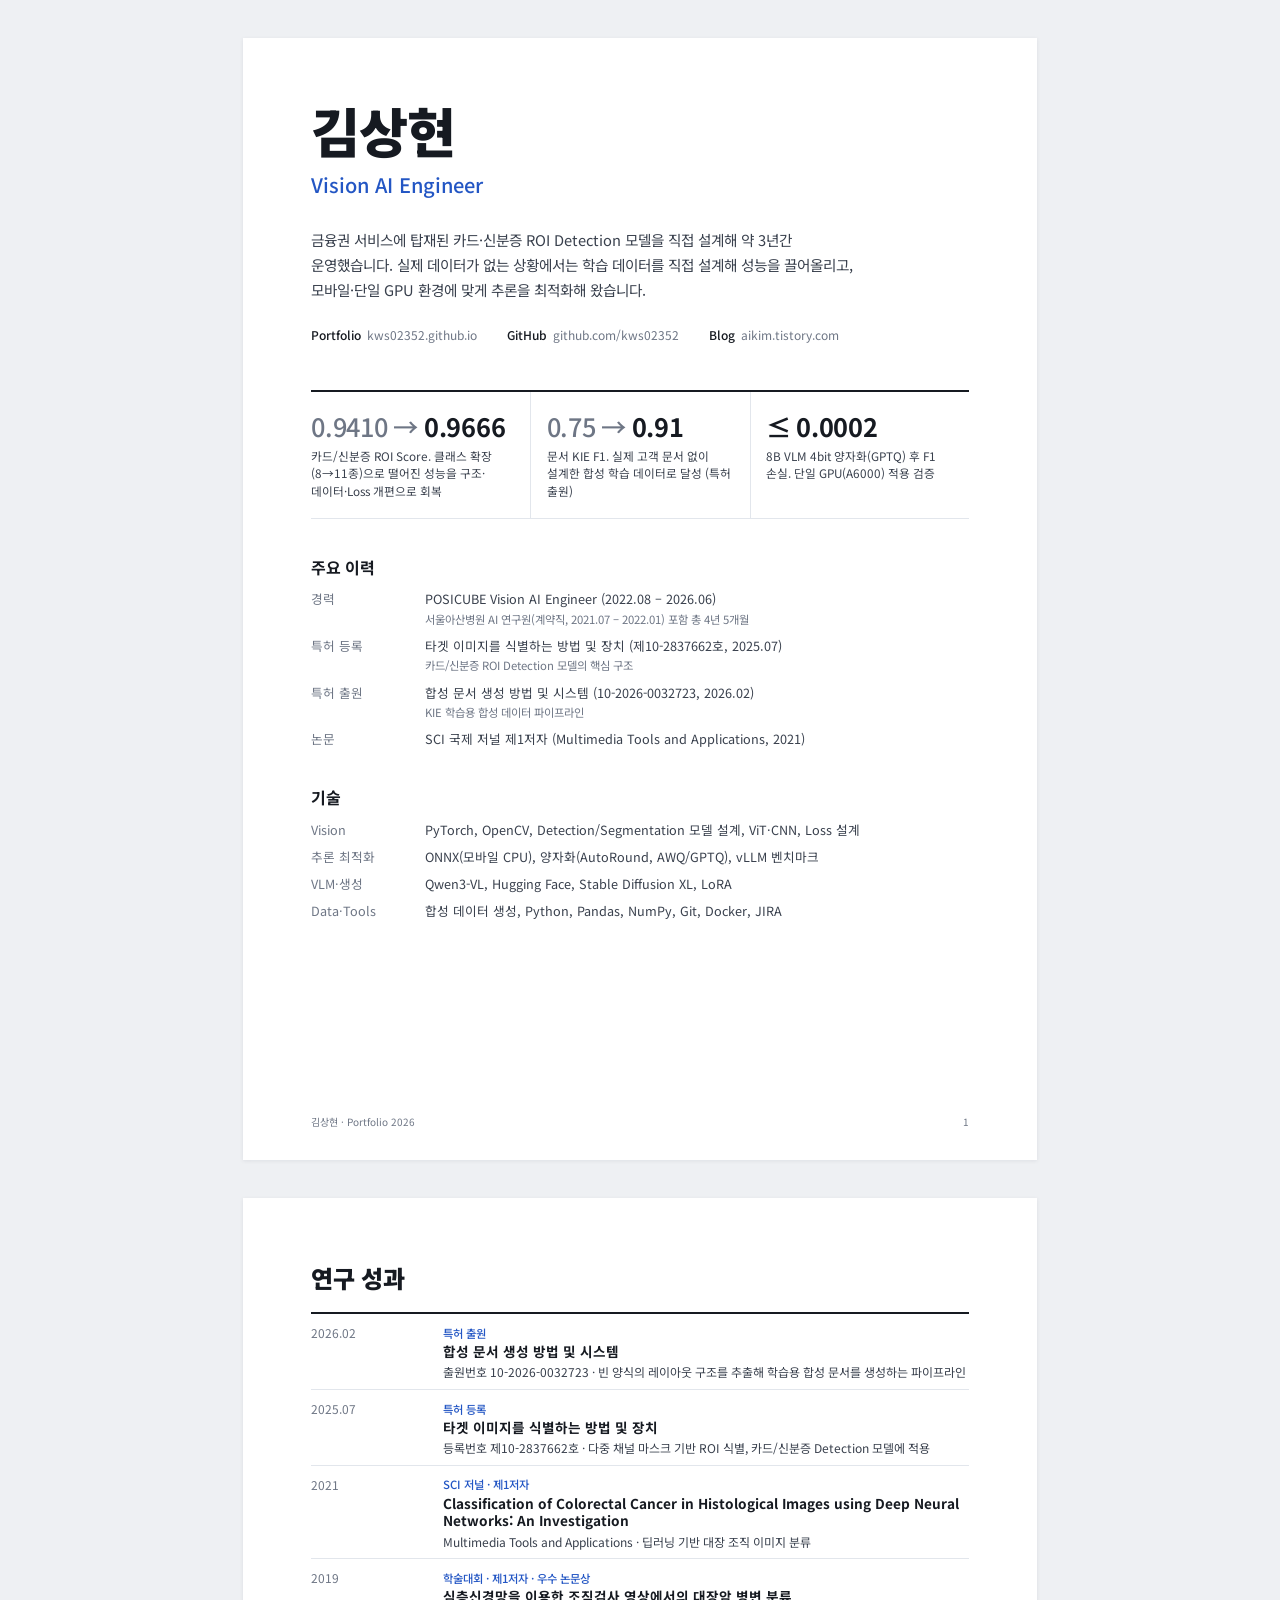
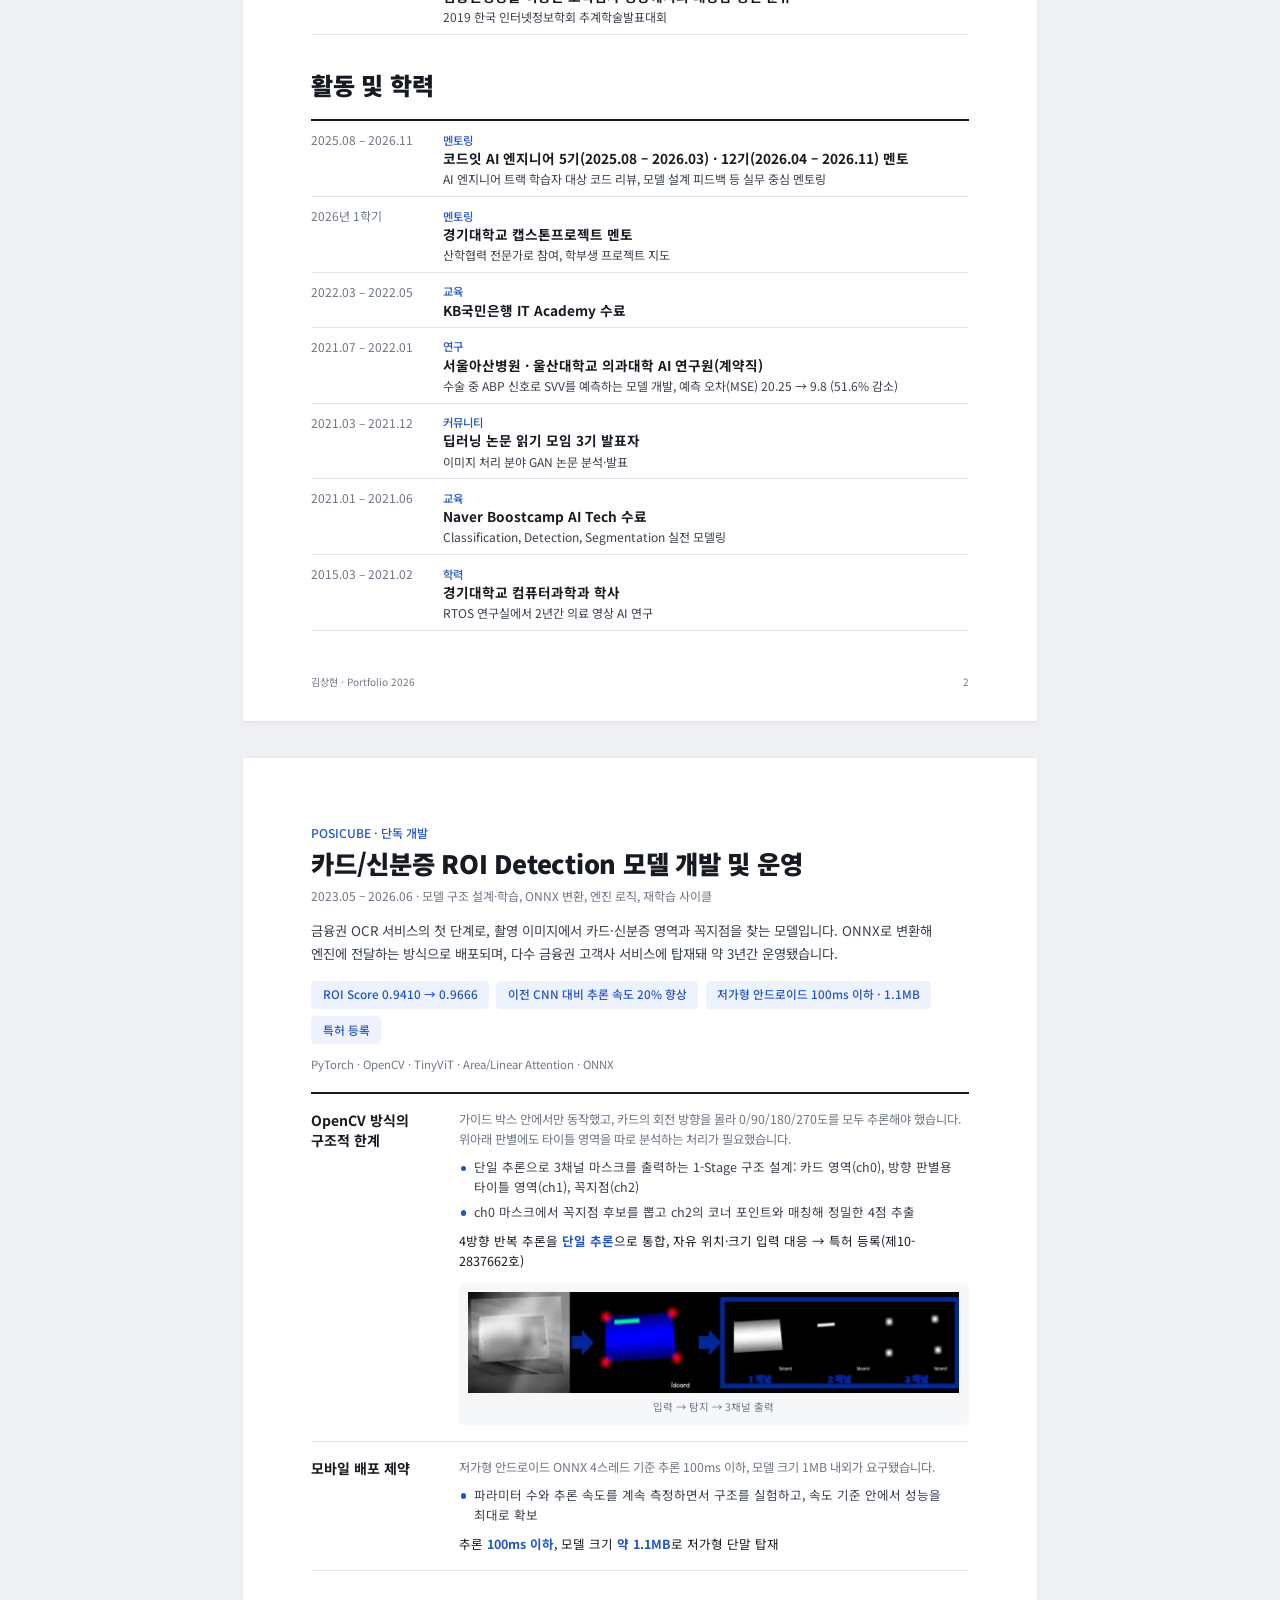
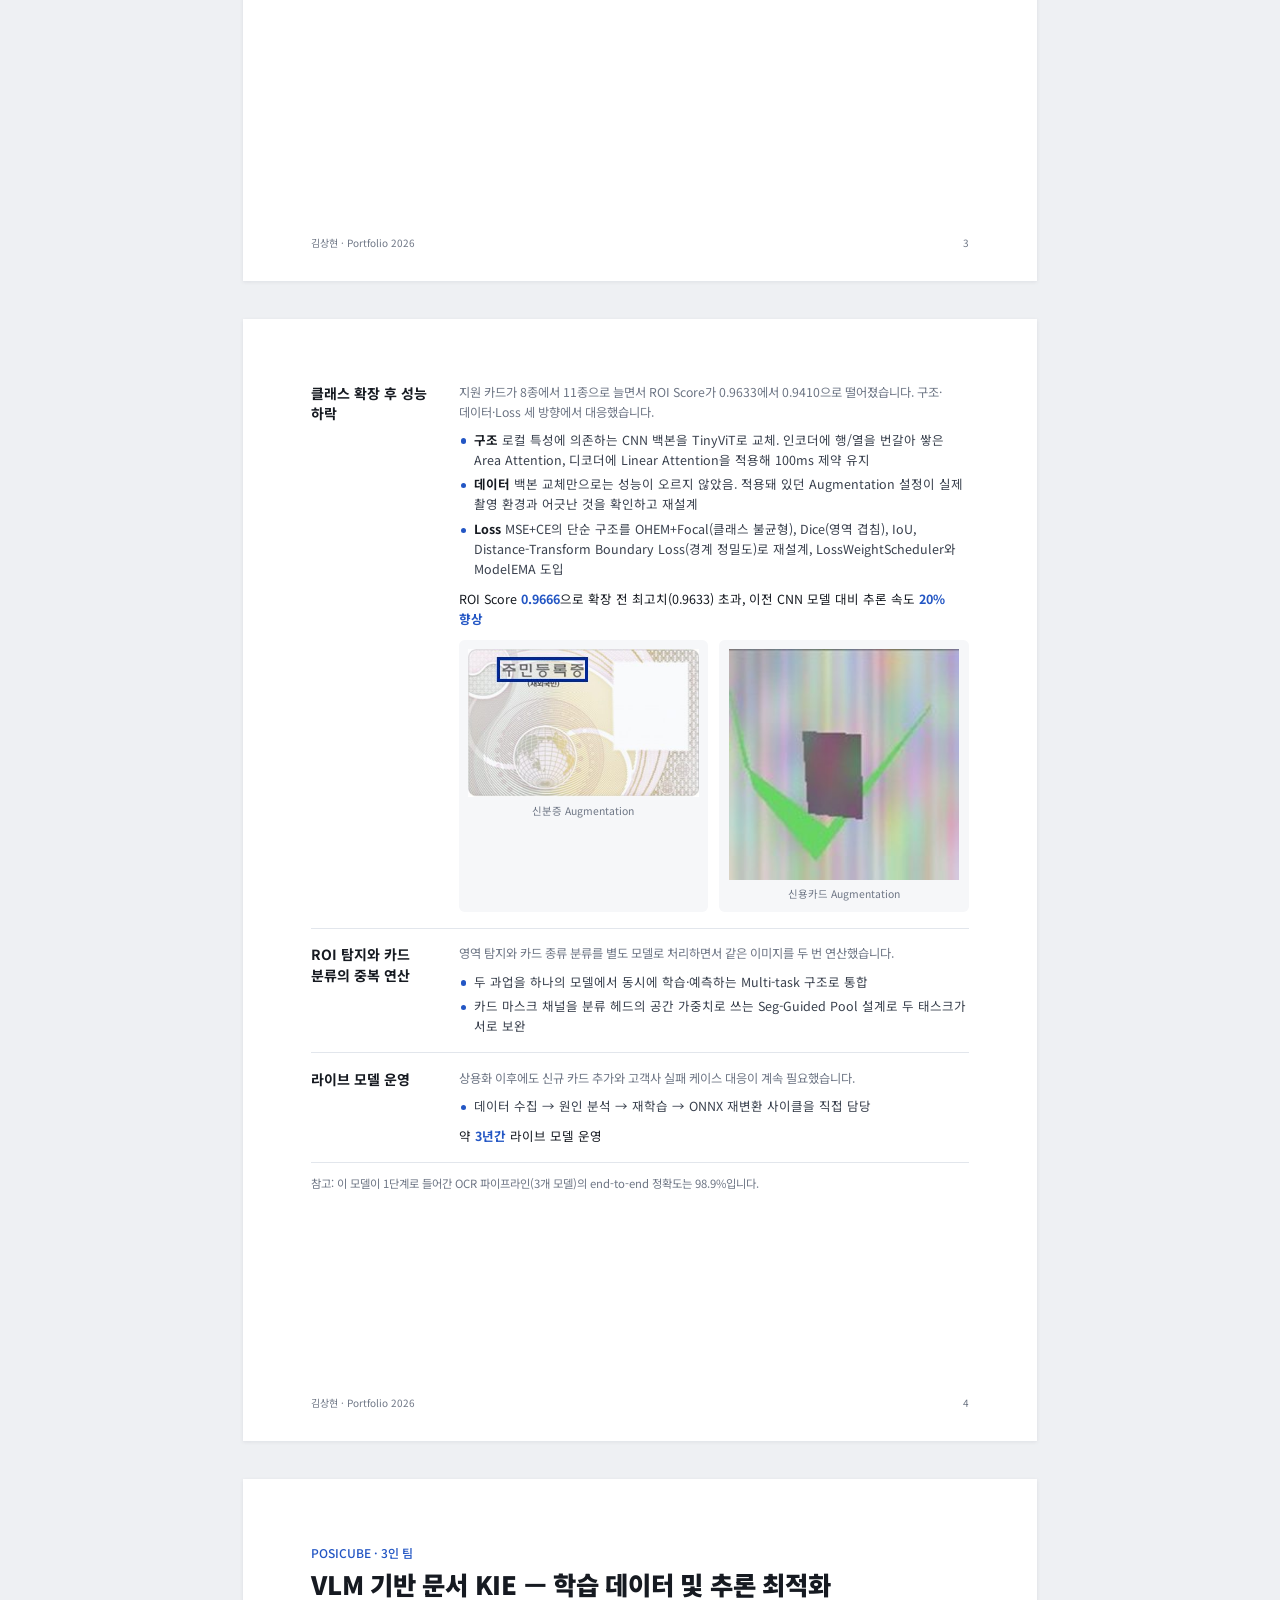
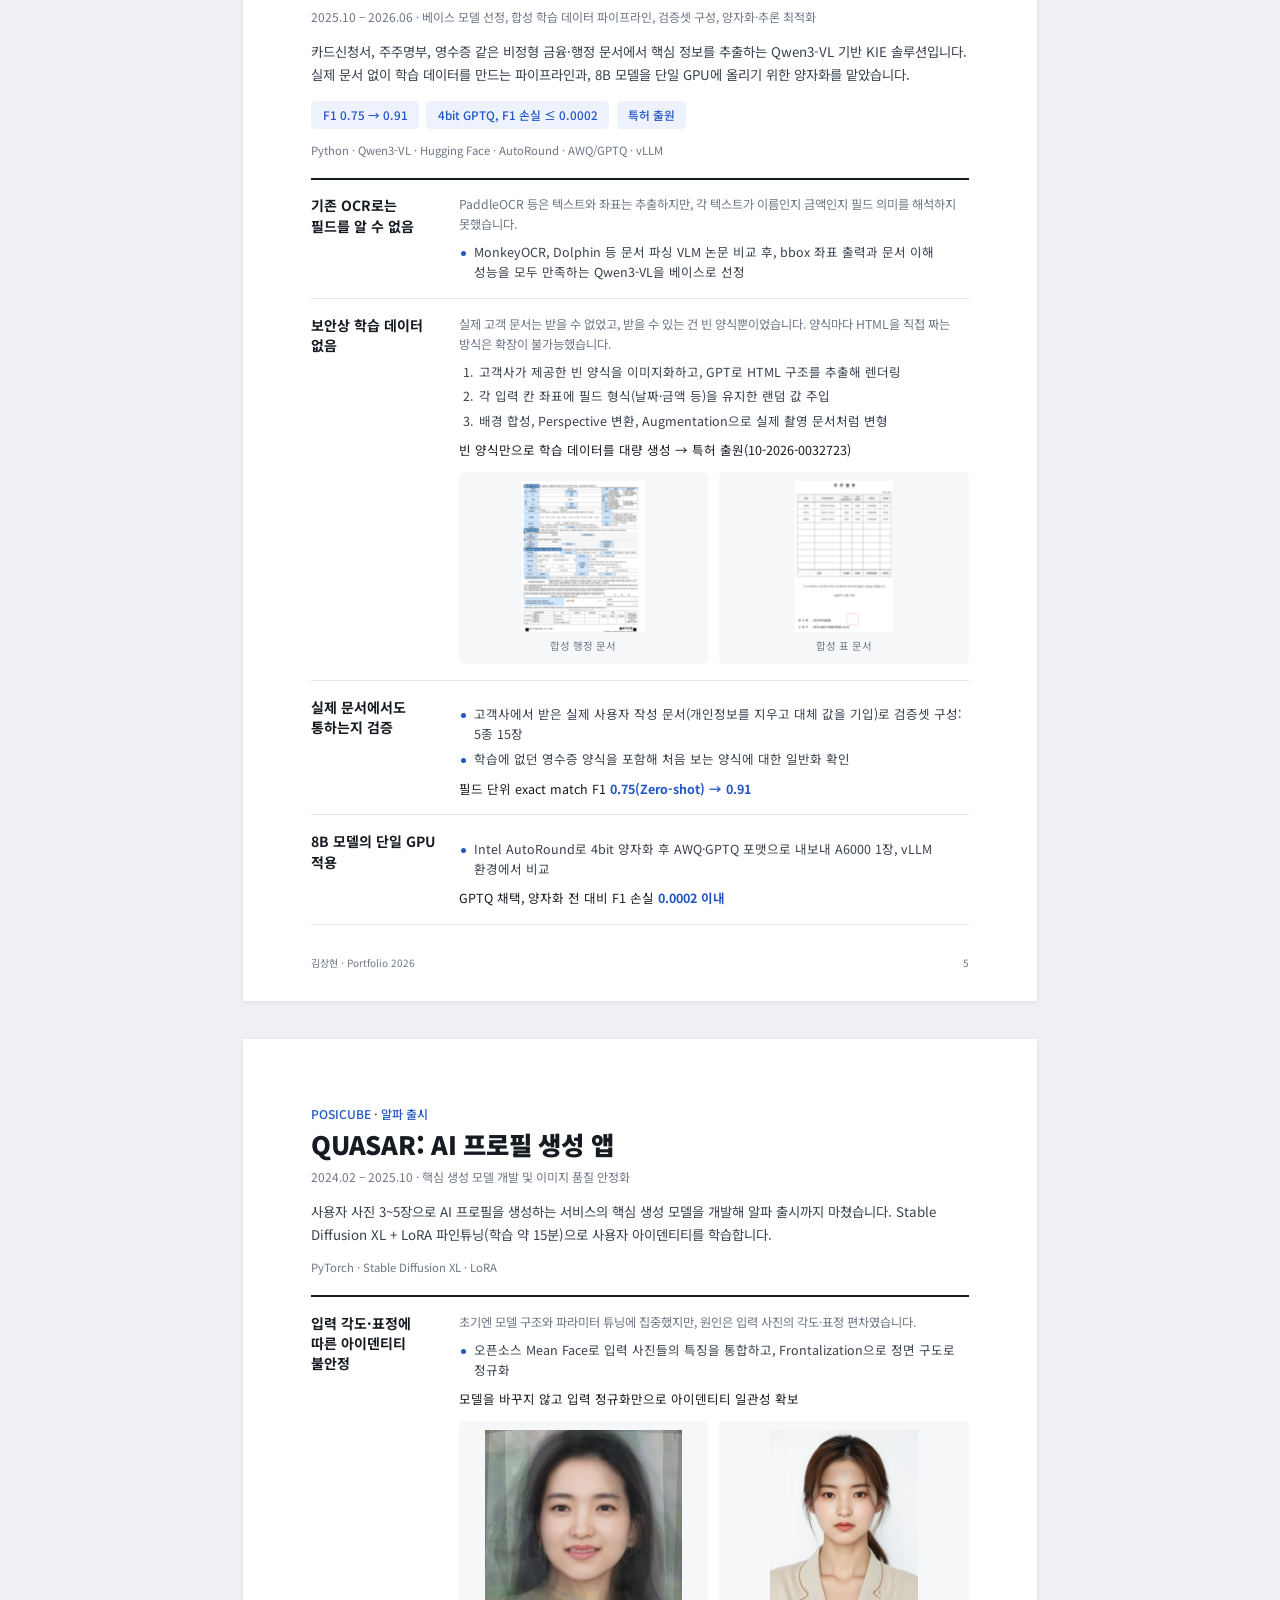
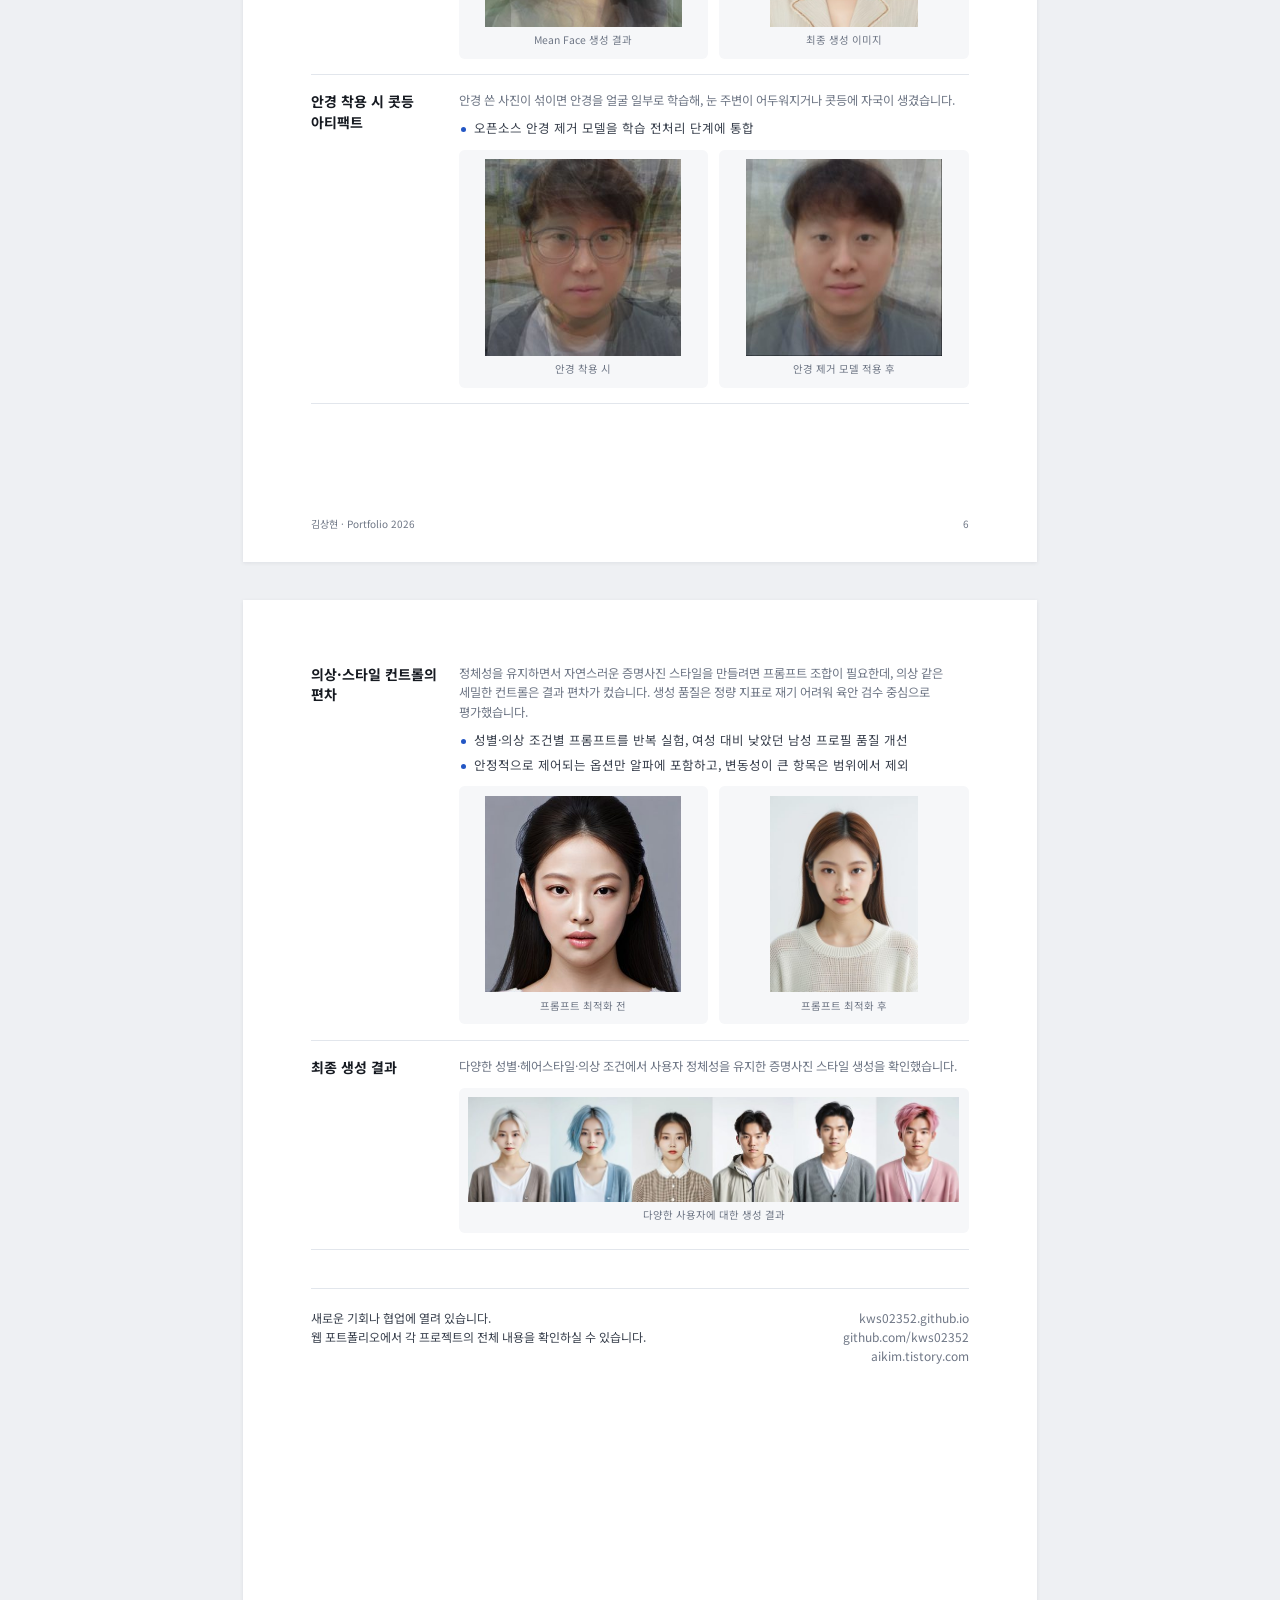
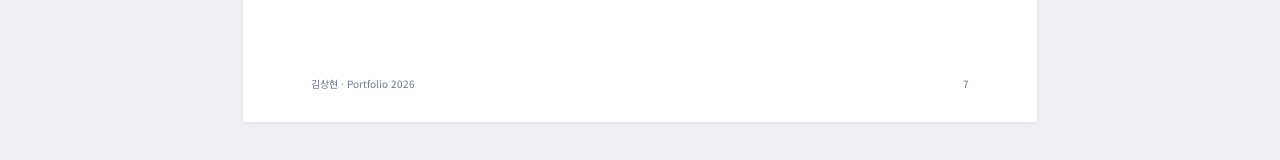
==== commit 70fffce5: "포트폴리오 제출용 페이지 수정: 실제 담당 범위 기준으로 정리" ====
--- a/portfolio-print.html
+++ b/portfolio-print.html
@@ -1,488 +1,432 @@
 <!DOCTYPE html>
 <html lang="ko">
 <head>
-<meta charset="UTF-8" />
+<meta charset="utf-8">
+<meta name="viewport" content="width=device-width, initial-scale=1">
+<meta name="color-scheme" content="light">
 <title>김상현 | Vision AI Engineer — Portfolio</title>
-<link rel="preconnect" href="https://fonts.googleapis.com" />
-<link rel="preconnect" href="https://fonts.gstatic.com" crossorigin />
-<link href="https://fonts.googleapis.com/css2?family=JetBrains+Mono:wght@400;500;700&family=Noto+Sans+KR:wght@300;400;500;700&display=swap" rel="stylesheet" />
+<link rel="preconnect" href="https://fonts.googleapis.com">
+<link rel="preconnect" href="https://fonts.gstatic.com" crossorigin>
+<link href="https://fonts.googleapis.com/css2?family=Noto+Sans+KR:wght@400;500;700;900&display=swap" rel="stylesheet">
 <style>
-:root{
-  --ink:#14161b; --ink2:#434a56; --ink3:#79818d;
-  --rule:#dcdfe6; --rule2:#edeff3;
-  --accent:#1f5fa8; --accent-soft:#eff4fa;
-  --pos:#0d6b4f; --pos-bg:#e8f4ef;
-  --mono:'JetBrains Mono',monospace; --sans:'Noto Sans KR',sans-serif;
-}
-*,*::before,*::after{box-sizing:border-box;margin:0;padding:0;}
-body{ font-family:var(--sans); color:var(--ink); background:#fff;
-  -webkit-print-color-adjust:exact; print-color-adjust:exact; }
-.sheet{ width:178mm; margin:0 auto; }
-@media screen{
-  body{ background:#8b8f96; padding:10mm 0; }
-  .sheet{ background:#fff; padding:13mm 16mm; box-shadow:0 2px 14px rgba(0,0,0,.28); width:210mm; }
-}
-
-/* 페이지 분할 규칙 */
-.ps, .award, .act, .figs, figure, .cred-row, .closing{
-  break-inside:avoid; page-break-inside:avoid; }
-.project{ break-before:page; page-break-before:always; }
-.proj-open{ break-inside:avoid; page-break-inside:avoid; }
-.acts-block{ break-inside:avoid; page-break-inside:avoid; }
-p,li{ orphans:3; widows:3; }
-
-/* ================= 표지 ================= */
-.cover{ break-after:page; page-break-after:always; }
-.cover-tag{ font-family:var(--mono); font-size:7.2pt; letter-spacing:.22em; color:var(--accent); }
-.cover-name{ font-size:38pt; font-weight:700; letter-spacing:-.035em; line-height:1; margin-top:5mm; }
-.cover-name em{ font-style:normal; color:var(--accent); }
-.cover-role{ font-family:var(--mono); font-size:10pt; color:var(--ink2); margin-top:4mm; letter-spacing:.01em; }
-.cover-desc{ font-size:9.4pt; line-height:1.95; color:var(--ink2); margin-top:5.5mm; max-width:142mm; }
-.cover-meta{ display:flex; gap:10mm; flex-wrap:wrap; margin-top:6mm; padding:5mm 0; 
-  border-top:.6pt solid var(--rule); border-bottom:.6pt solid var(--rule); }
-.cover-meta div{ font-family:var(--mono); font-size:7.8pt; color:var(--ink2); }
-.cover-meta span{ display:block; font-size:6.4pt; color:var(--ink3); letter-spacing:.16em; margin-bottom:1.4mm; }
-
-.blk{ margin-top:9mm; }
-.blk-title{ font-family:var(--mono); font-size:6.8pt; letter-spacing:.18em; color:var(--ink3); margin-bottom:4mm; }
-.cred-row{ display:grid; grid-template-columns:20mm 1fr; gap:4mm; align-items:baseline;
-  padding:3.4mm 0; border-top:.6pt solid var(--rule2); }
-.cred-row:last-child{ border-bottom:.6pt solid var(--rule2); }
-.cred-key{ font-family:var(--mono); font-size:6.6pt; letter-spacing:.12em; color:var(--accent); padding-top:.5mm; }
-.cred-val{ font-size:8.9pt; line-height:1.7; }
-.cred-val b{ font-weight:700; }
-.cred-val i{ font-style:normal; color:var(--ink2); }
-
-/* ================= 공통 ================= */
-.eyebrow{ font-family:var(--mono); font-size:6.5pt; font-weight:500; letter-spacing:.17em; color:var(--accent); }
-.sec-head{ margin-bottom:5mm; }
-.sec-head h2{ font-size:12.5pt; font-weight:700; letter-spacing:-.015em; margin-top:1.6mm; line-height:1.3; }
-.sec-rule{ height:.6pt; background:var(--rule); margin-top:2.6mm; }
-.tags{ display:flex; flex-wrap:wrap; gap:1.6mm; }
-.tag{ font-family:var(--mono); font-size:7.1pt; line-height:1; padding:1.6mm 2.4mm;
-  border-radius:1mm; background:#f6f8fa; color:var(--ink2); border:.5pt solid var(--rule); }
-.metric{ font-family:var(--mono); font-size:7.3pt; font-weight:500; line-height:1;
-  padding:1.8mm 2.8mm; border-radius:1mm; background:var(--pos-bg); color:var(--pos); border:.5pt solid #bcdccf; }
-
-/* ================= 연구 성과 ================= */
-.award{ display:grid; grid-template-columns:1fr 18mm; gap:3mm; padding:3.6mm 0; border-bottom:.6pt solid var(--rule2); }
-.award:first-of-type{ border-top:.6pt solid var(--rule2); }
-.aw-kind{ font-family:var(--mono); font-size:6.3pt; letter-spacing:.15em; color:var(--accent); margin-bottom:1.5mm; }
-.aw-title{ font-size:8.7pt; font-weight:700; line-height:1.5; }
-.aw-sub{ font-size:7.9pt; color:var(--ink2); line-height:1.65; margin-top:1.1mm; }
-.aw-year{ font-family:var(--mono); font-size:7.3pt; color:var(--ink3); text-align:right; padding-top:2.6mm; }
-
-/* ================= 프로젝트 ================= */
-.proj-name{ font-size:15pt; font-weight:700; letter-spacing:-.022em; line-height:1.28; margin-top:2.4mm; }
-.proj-period{ font-family:var(--mono); font-size:7.2pt; color:var(--ink3); margin-top:2.4mm; }
-.proj-intro{ font-size:8.8pt; line-height:1.9; color:var(--ink2); margin-top:4mm; }
-.chips{ display:flex; flex-wrap:wrap; gap:1.8mm; margin-top:4.2mm; }
-.ps-label{ font-family:var(--mono); font-size:6.5pt; letter-spacing:.17em; color:var(--ink3);
-  margin:6.5mm 0 5mm; padding-top:4.5mm; border-top:.6pt solid var(--rule); }
-.ps{ margin-bottom:6.5mm; }
-.ps:last-child{ margin-bottom:0; }
-.ps-problem{ font-size:9pt; font-weight:700; line-height:1.5; padding-left:4.5mm; position:relative; }
-.ps-problem::before{ content:''; position:absolute; left:0; top:1.7mm;
-  width:2.2mm; height:2.2mm; background:var(--accent); border-radius:50%; }
-.ps-context{ font-size:8.1pt; line-height:1.72; color:var(--ink3);
-  margin:2mm 0 3mm 4.5mm; padding-left:3.2mm; border-left:1.2pt solid var(--rule); }
-.ps-sol-label{ font-family:var(--mono); font-size:6.5pt; letter-spacing:.15em; color:var(--pos); margin:0 0 2.2mm 4.5mm; }
-.ps-sol{ margin-left:4.5mm; }
-.ps-sol li{ list-style:none; position:relative; padding-left:3.6mm;
-  font-size:8.3pt; line-height:1.78; color:var(--ink2); margin-bottom:1.4mm; }
-.ps-sol li:last-child{ margin-bottom:0; }
-.ps-sol li::before{ content:''; position:absolute; left:.8mm; top:2.1mm;
-  width:1.1mm; height:1.1mm; border-radius:50%; background:var(--ink3); }
-.ps-sol b{ font-weight:700; color:var(--ink); }
-.figs{ display:flex; gap:3.5mm; margin:4mm 0 0 4.5mm; }
-.fig{ flex:1; min-width:0; }
-.fig img{ display:block; width:100%; height:34mm; object-fit:contain;
-  background:#f6f8fa; border:.5pt solid var(--rule); border-radius:1.4mm; }
-.fig.strip img{ height:24mm; }
-.fig.tallish img{ height:40mm; }
-.fig figcaption{ font-family:var(--mono); font-size:6.3pt; color:var(--ink3); text-align:center; margin-top:1.7mm; }
-
-/* ================= 활동 ================= */
-.acts{ display:grid; grid-template-columns:1fr 1fr 1fr; gap:3mm; }
-.act{ border:.6pt solid var(--rule); border-radius:2mm; padding:3.2mm 3.4mm; }
-.act-kind{ font-family:var(--mono); font-size:5.9pt; letter-spacing:.13em; color:var(--accent); margin-bottom:1.5mm; }
-.act-title{ font-size:8pt; font-weight:700; line-height:1.4; }
-.act-sub{ font-size:7.2pt; color:var(--ink2); line-height:1.58; margin-top:1.1mm; }
-.act-period{ font-family:var(--mono); font-size:6.3pt; color:var(--ink3); margin-top:1.6mm; }
-
-.closing{ margin-top:9mm; padding-top:5mm; border-top:.6pt solid var(--rule);
-  display:flex; justify-content:space-between; align-items:flex-end; gap:8mm; }
-.closing p{ font-size:8.3pt; color:var(--ink2); line-height:1.75; }
-.closing .links{ font-family:var(--mono); font-size:7.5pt; color:var(--ink2); text-align:right; line-height:1.95; white-space:nowrap; }
+:root {
+  --ink: #161a21;
+  --text: #39404d;
+  --muted: #6e7685;
+  --rule: #e2e6ec;
+  --blue: #2356c4;
+  --blue-soft: #edf2fc;
+  --bg: #ffffff;
+  --desk: #eef0f3;
+}
+* { box-sizing: border-box; margin: 0; padding: 0; }
+html { background: var(--desk); }
+body {
+  font-family: "Noto Sans KR", "Noto Sans CJK KR", "Apple SD Gothic Neo", "Malgun Gothic", sans-serif;
+  color: var(--text);
+  font-size: 10pt;
+  line-height: 1.6;
+  word-break: keep-all;
+  overflow-wrap: break-word;
+  -webkit-print-color-adjust: exact;
+  print-color-adjust: exact;
+}
+@page { size: A4; margin: 0; }
+
+.page {
+  width: 210mm;
+  height: 297mm;
+  padding: 17mm 18mm 14mm;
+  margin: 10mm auto;
+  background: var(--bg);
+  position: relative;
+  overflow: hidden;
+  box-shadow: 0 1px 4px rgba(20, 30, 50, 0.08);
+}
+@media print {
+  html { background: none; }
+  .page { margin: 0; box-shadow: none; break-after: page; }
+}
+.foot {
+  position: absolute;
+  left: 18mm; right: 18mm; bottom: 8mm;
+  display: flex; justify-content: space-between;
+  font-size: 7.5pt; color: var(--muted);
+}
+
+h1, h2, h3, h4 { color: var(--ink); line-height: 1.3; }
+a { color: inherit; text-decoration: none; }
+strong { color: var(--ink); font-weight: 700; }
+
+/* ---------- 표지 ---------- */
+.cover-name { font-size: 40pt; font-weight: 900; letter-spacing: -0.02em; line-height: 1.05; }
+.cover-role { font-size: 15pt; font-weight: 500; color: var(--blue); margin-top: 3mm; }
+.cover-lead { font-size: 11pt; color: var(--text); margin-top: 7mm; max-width: 150mm; line-height: 1.7; }
+.links { display: flex; gap: 8mm; margin-top: 6mm; font-size: 9pt; color: var(--muted); }
+.links b { color: var(--ink); font-weight: 500; margin-right: 1.5mm; }
+
+.results {
+  display: grid; grid-template-columns: repeat(3, 1fr);
+  border-top: 2px solid var(--ink);
+  margin-top: 12mm;
+}
+.result { padding: 5mm 4mm 5mm 0; border-bottom: 1px solid var(--rule); }
+.result + .result { padding-left: 4mm; border-left: 1px solid var(--rule); }
+.result .num { font-size: 19pt; font-weight: 700; color: var(--ink); letter-spacing: -0.01em; line-height: 1.2; }
+.result .num .from { color: var(--muted); font-weight: 500; }
+.result .what { font-size: 8.8pt; margin-top: 1.5mm; line-height: 1.5; }
+
+.block-title { font-size: 12pt; font-weight: 700; margin: 10mm 0 3mm; }
+.cred { display: grid; grid-template-columns: 26mm 1fr; gap: 2.2mm 4mm; font-size: 9.5pt; }
+.cred dt { color: var(--muted); }
+.cred dd span { display: block; color: var(--muted); font-size: 8.5pt; }
+
+.stack { display: grid; grid-template-columns: 26mm 1fr; gap: 1.8mm 4mm; font-size: 9.5pt; }
+.stack dt { color: var(--muted); }
+
+/* ---------- 이력 페이지 ---------- */
+.page-title { font-size: 18pt; font-weight: 900; letter-spacing: -0.01em; margin-bottom: 5mm; }
+.timeline { border-top: 2px solid var(--ink); }
+.tl-row { display: grid; grid-template-columns: 30mm 1fr; gap: 5mm; padding: 2mm 0; border-bottom: 1px solid var(--rule); }
+.tl-row .when { color: var(--muted); font-size: 9pt; padding-top: 0.4mm; }
+.tl-row h4 { font-size: 10.2pt; font-weight: 700; }
+.tl-row p { font-size: 9pt; margin-top: 0.4mm; }
+.tl-row .kind { color: var(--blue); font-size: 8.5pt; font-weight: 500; }
+
+/* ---------- 프로젝트 ---------- */
+.proj-head { border-bottom: 2px solid var(--ink); padding-bottom: 5mm; }
+.proj-org { color: var(--blue); font-size: 9pt; font-weight: 500; }
+.proj-head h2 { font-size: 19pt; font-weight: 900; letter-spacing: -0.01em; margin-top: 1.5mm; }
+.proj-meta { color: var(--muted); font-size: 9pt; margin-top: 1.5mm; }
+.proj-lead { font-size: 10pt; margin-top: 4mm; line-height: 1.7; }
+.kpis { display: flex; flex-wrap: wrap; gap: 2mm; margin-top: 4mm; }
+.kpi { background: var(--blue-soft); color: var(--blue); font-size: 8.8pt; font-weight: 500; padding: 1.2mm 3mm; border-radius: 1.2mm; }
+.tools { color: var(--muted); font-size: 8.5pt; margin-top: 3mm; }
+
+.case { display: grid; grid-template-columns: 34mm 1fr; gap: 5mm; padding: 4.2mm 0; border-bottom: 1px solid var(--rule); }
+.case:last-child { border-bottom: none; }
+.case-title { font-size: 10.5pt; font-weight: 700; color: var(--ink); line-height: 1.45; }
+.case-body .problem { color: var(--muted); font-size: 9.2pt; }
+.case-body ul { list-style: none; margin-top: 2mm; }
+.case-body li { position: relative; padding-left: 4mm; font-size: 9.4pt; margin-top: 1.2mm; }
+.case-body li::before { content: ""; position: absolute; left: 0.6mm; top: 2.3mm; width: 1.4mm; height: 1.4mm; background: var(--blue); border-radius: 50%; }
+.case-body ol { margin-top: 2mm; padding-left: 5mm; font-size: 9.4pt; }
+.case-body ol li { padding-left: 0.5mm; }
+.case-body ol li::before { display: none; }
+.outcome { margin-top: 2.5mm; font-size: 9.4pt; color: var(--ink); }
+.outcome b { color: var(--blue); }
+
+.figs { display: grid; gap: 3mm; margin-top: 3mm; }
+.figs.two { grid-template-columns: 1fr 1fr; }
+figure { background: #f6f7f9; border-radius: 1.5mm; padding: 2.5mm; display: flex; flex-direction: column; align-items: center; }
+figure img { max-width: 100%; max-height: 72mm; object-fit: contain; display: block; }
+figure.wide img { max-height: 44mm; }
+figure.tall img { max-height: 40mm; }
+figcaption { font-size: 7.8pt; color: var(--muted); margin-top: 1.5mm; text-align: center; }
+.note { font-size: 8.5pt; color: var(--muted); margin-top: 3mm; }
+
+.closing { margin-top: 10mm; padding-top: 5mm; border-top: 1px solid var(--rule); display: flex; justify-content: space-between; font-size: 9pt; }
+.closing .right { text-align: right; color: var(--muted); }
 </style>
 </head>
 <body>
-<div class="sheet">
-
-<!-- ================= PAGE 1 · COVER ================= -->
-<div class="cover">
-  <div class="cover-tag">// VISION AI ENGINEER</div>
-  <h1 class="cover-name">김상현<em>.</em></h1>
-  <div class="cover-role">Computer Vision · VLM · Model Optimization</div>
-  <p class="cover-desc">
-    신분증·문서 도메인에서 Detection부터 VLM까지 다룬 Vision AI 엔지니어.
-    모델 구조 설계부터 경량화·추론 최적화까지 직접 다뤄왔습니다.
-  </p>
-  <div class="cover-meta">
-    <div><span>EXPERIENCE</span>POSICUBE · 2022.08 — 2026.06</div>
-    <div><span>PORTFOLIO</span>kws02352.github.io</div>
-    <div><span>GITHUB</span>github.com/kws02352</div>
-    <div><span>BLOG</span>aikim.tistory.com</div>
-  </div>
-
-  <div class="blk">
-    <div class="blk-title">KEY CREDENTIALS</div>
-    <div class="cred-row">
-      <div class="cred-key">PATENT</div>
-      <div class="cred-val"><b>특허 등록</b> — 타겟 이미지를 식별하는 방법 및 장치 <i>(제10-2837662호, 2025.07)</i><br><i>카드/신분증 Detection 프로젝트의 핵심 기술</i></div>
-    </div>
-    <div class="cred-row">
-      <div class="cred-key">PATENT</div>
-      <div class="cred-val"><b>특허 출원</b> — 합성 문서 생성 방법 및 시스템 <i>(10-2026-0032723, 2026.02)</i><br><i>VLM 학습용 합성 데이터 파이프라인</i></div>
-    </div>
-    <div class="cred-row">
-      <div class="cred-key">PAPER</div>
-      <div class="cred-val"><b>SCI 국제 저널 제1저자</b> <i>(Multimedia Tools and Applications, 2021)</i></div>
-    </div>
-    <div class="cred-row">
-      <div class="cred-key">SERVICE</div>
-      <div class="cred-val"><b>상용 모델 단독 운영</b> — 카드/신분증 Detection 정확도 98.9%<br><i>다수 금융권 서비스 탑재, 약 3년간 지속 업데이트</i></div>
-    </div>
-    <div class="cred-row">
-      <div class="cred-key">VLM</div>
-      <div class="cred-val"><b>VLM Fine-tuning + 경량화</b> — Qwen3-VL 8B를 AWQ/FP8 + vLLM으로 단일 GPU 실시간 추론</div>
-    </div>
-  </div>
-
-  <div class="blk">
-    <div class="blk-title">CORE STACK</div>
-    <div class="tags">
-      <span class="tag">Python</span><span class="tag">C++</span><span class="tag">PyTorch</span>
-      <span class="tag">OpenCV</span><span class="tag">ONNX</span><span class="tag">ViT</span>
-      <span class="tag">Model Optimization</span><span class="tag">Qwen3-VL</span><span class="tag">vLLM</span>
-      <span class="tag">AWQ / FP8</span><span class="tag">Hugging Face</span><span class="tag">Stable Diffusion</span>
-      <span class="tag">LoRA</span><span class="tag">Pandas</span><span class="tag">NumPy</span>
-      <span class="tag">Git</span><span class="tag">Docker</span><span class="tag">JIRA</span>
-    </div>
-  </div>
-</div>
-
-<!-- ================= PAGE 2 · 연구성과 + 활동 ================= -->
-<div class="sec-head">
-  <div class="eyebrow">AWARDS · PUBLICATIONS · PATENTS</div>
-  <h2>연구 성과</h2>
-  <div class="sec-rule"></div>
-</div>
-<div class="award">
-  <div>
-    <div class="aw-kind">JOURNAL · SCI</div>
-    <div class="aw-title">Classification of Colorectal Cancer in Histological Images using Deep Neural Networks</div>
-    <div class="aw-sub">Multimedia Tools and Applications · 제1저자 · 딥러닝 기반 대장 조직 이미지 자동 분류 방법론 제시</div>
-  </div>
-  <div class="aw-year">2021</div>
-</div>
-<div class="award">
-  <div>
-    <div class="aw-kind">AWARD</div>
-    <div class="aw-title">우수 논문상 — 심층신경망을 이용한 조직검사 영상에서의 대장암 병변 분류</div>
-    <div class="aw-sub">2019 한국 인터넷정보학회 추계학술발표대회 · 제1저자</div>
-  </div>
-  <div class="aw-year">2019</div>
-</div>
-<div class="award">
-  <div>
-    <div class="aw-kind">PATENT · 등록</div>
-    <div class="aw-title">타겟 이미지를 식별하는 방법 및 장치</div>
-    <div class="aw-sub">등록번호 제10-2837662호 · 다중 채널 이미지 기반 ROI 식별 기술 · 카드/신분증 Detection 프로젝트 핵심 기술로 적용</div>
-  </div>
-  <div class="aw-year">2025.07</div>
-</div>
-<div class="award">
-  <div>
-    <div class="aw-kind">PATENT · 출원</div>
-    <div class="aw-title">합성 문서 생성 방법 및 시스템</div>
-    <div class="aw-sub">출원번호 10-2026-0032723 · 비정형 문서 레이아웃·문맥 정보를 보존하며 합성 데이터를 생성하는 파이프라인 · VLM KIE 프로젝트 데이터 병목 해결</div>
-  </div>
-  <div class="aw-year">2026.02</div>
-</div>
-
-<div class="acts-block">
-  <div class="sec-head" style="margin-top:11mm;">
-    <div class="eyebrow">ACTIVITIES &amp; EDUCATION</div>
-    <h2>활동 및 학력</h2>
-    <div class="sec-rule"></div>
-  </div>
-  <div class="acts">
-    <div class="act">
-      <div class="act-kind">MENTORING</div>
-      <div class="act-title">코드잇 AI 엔지니어 5기 멘토</div>
-      <div class="act-sub">AI 엔지니어 트랙 학습자 대상 코드 리뷰, 모델 설계 피드백 등 실무 중심 멘토링.</div>
-      <div class="act-period">2025.08 — 2026.03</div>
-    </div>
-    <div class="act">
-      <div class="act-kind">MENTORING</div>
-      <div class="act-title">코드잇 AI 엔지니어 12기 멘토</div>
-      <div class="act-sub">AI 엔지니어 트랙 학습자 대상 멘토링.</div>
-      <div class="act-period">2026.04 — 2026.11</div>
-    </div>
-    <div class="act">
-      <div class="act-kind">MENTORING</div>
-      <div class="act-title">경기대학교 캡스톤프로젝트 멘토</div>
-      <div class="act-sub">산학협력 전문가로 참여, 학부생 프로젝트 지도.</div>
-      <div class="act-period">2026년 1학기</div>
-    </div>
-    <div class="act">
-      <div class="act-kind">COMMUNITY</div>
-      <div class="act-title">딥러닝 논문 읽기 모임 3기 발표자</div>
-      <div class="act-sub">이미지 처리 분야 최신 GAN 논문 매주 분석·발표, 팀 토론 주도.</div>
-      <div class="act-period">2021.03 — 2021.12</div>
-    </div>
-    <div class="act">
-      <div class="act-kind">RESEARCH</div>
-      <div class="act-title">아산병원 · 울산대 의과대학</div>
-      <div class="act-sub">AI 연구원(계약직) · 수술 중 ABP 신호 기반 SVV 예측 모델 연구.</div>
-      <div class="act-period">2021.07 — 2022.01</div>
-    </div>
-    <div class="act">
-      <div class="act-kind">EDUCATION</div>
-      <div class="act-title">Naver Boostcamp AI Tech</div>
-      <div class="act-sub">Computer Vision 핵심 분야(Classification, Detection, Segmentation) 심층 학습 및 실전 모델링.</div>
-      <div class="act-period">2021.01 — 2021.06 수료</div>
-    </div>
-    <div class="act">
-      <div class="act-kind">EDUCATION</div>
-      <div class="act-title">KB 국민은행 IT Academy</div>
-      <div class="act-sub">IT 기술 전반 실무 기초 역량 학습.</div>
-      <div class="act-period">2022.03 — 2022.05 수료</div>
-    </div>
-    <div class="act">
-      <div class="act-kind">EDUCATION</div>
-      <div class="act-title">경기대학교 컴퓨터과학과</div>
-      <div class="act-sub">학사 졸업 · RTOS 연구실에서 2년간 의료 영상 AI 연구.</div>
-      <div class="act-period">2015.03 — 2021.02</div>
-    </div>
-  </div>
-</div>
-
-<!-- ================= PROJECT 01 ================= -->
-<div class="project">
-  <div class="proj-open">
-    <div class="eyebrow">POSICUBE · PROJECT 01 · ON-DEVICE DETECTION · 단독 개발</div>
-    <div class="proj-name">카드/신분증 Detection 모델 개발 및 상용화</div>
-    <div class="proj-period">2023.05 — 2026.06 · 설계·학습·재학습 사이클 전 과정 담당</div>
-    <p class="proj-intro">
-      모바일/서버 환경에서 신분증·카드를 인식하는 ROI Detection 모델을 단독 개발하고, 다수 금융권 고객사 서비스에 탑재되어 약 3년간 운영한 라이브 모델입니다.
-      학습된 모델은 ONNX로 변환해 엔진 측에 전달하는 방식으로 배포되며, 신규 카드 추가·실패 케이스 대응·정확도 개선을 지속적으로 반영했습니다.
-      이 모델의 핵심인 다중 채널 ROI 식별 방법은 특허로 등록되어 있습니다.
-    </p>
-    <div class="chips">
-      <span class="metric">정확도 98.9%</span><span class="metric">ROI Score 0.9666</span>
-      <span class="metric">추론 속도 20% 향상</span><span class="metric">모델 크기 1.1MB</span><span class="metric">특허 등록</span>
-    </div>
-    <div class="chips">
-      <span class="tag">PyTorch</span><span class="tag">OpenCV</span><span class="tag">ViT</span>
-      <span class="tag">Area Attention</span><span class="tag">Linear Attention</span><span class="tag">ONNX</span>
-    </div>
-    <div class="ps-label">PROBLEM &amp; SOLUTION</div>
-    <div class="ps">
-      <div class="ps-problem">기존 OpenCV 파이프라인의 구조적 한계</div>
-      <div class="ps-context">기존 방식은 가이드박스 환경에서만 동작. 서버 환경에서는 카드가 자유 위치/크기로 들어와서 회전 정보도 못 잡았고, 0/90/180/270도를 각각 추론해야 하는 비효율이 있었음.</div>
-      <div class="ps-sol-label">→ SOLUTION</div>
-      <ul class="ps-sol">
-        <li>3채널 출력 설계: 카드 마스크(ch0) · 타이틀+회전(ch1) · 꼭지점 키포인트(ch2)</li>
-        <li>위치 탐지와 회전 예측을 하나의 추론으로 통합한 1-Stage Detection 구조로 전환 → <b>추론 속도 20% 향상</b></li>
-        <li>ONNX 4스레드 기준 100ms 이하, <b>모델 크기 1.1MB</b>로 저가형 안드로이드에도 탑재 가능</li>
-      </ul>
+
+<!-- 1. 표지 -->
+<section class="page">
+  <h1 class="cover-name">김상현</h1>
+  <div class="cover-role">Vision AI Engineer</div>
+  <p class="cover-lead">금융권 서비스에 탑재된 카드·신분증 ROI Detection 모델을 직접 설계해 약 3년간 운영했습니다. 실제 데이터가 없는 상황에서는 학습 데이터를 직접 설계해 성능을 끌어올리고, 모바일·단일 GPU 환경에 맞게 추론을 최적화해 왔습니다.</p>
+  <div class="links">
+    <span><b>Portfolio</b><a href="https://kws02352.github.io">kws02352.github.io</a></span>
+    <span><b>GitHub</b><a href="https://github.com/kws02352">github.com/kws02352</a></span>
+    <span><b>Blog</b><a href="https://aikim.tistory.com">aikim.tistory.com</a></span>
+  </div>
+
+  <div class="results">
+    <div class="result">
+      <div class="num"><span class="from">0.9410 →</span> 0.9666</div>
+      <div class="what">카드/신분증 ROI Score. 클래스 확장(8→11종)으로 떨어진 성능을 구조·데이터·Loss 개편으로 회복</div>
+    </div>
+    <div class="result">
+      <div class="num"><span class="from">0.75 →</span> 0.91</div>
+      <div class="what">문서 KIE F1. 실제 고객 문서 없이 설계한 합성 학습 데이터로 달성 (특허 출원)</div>
+    </div>
+    <div class="result">
+      <div class="num">≤ 0.0002</div>
+      <div class="what">8B VLM 4bit 양자화(GPTQ) 후 F1 손실. 단일 GPU(A6000) 적용 검증</div>
+    </div>
+  </div>
+
+  <h3 class="block-title">주요 이력</h3>
+  <dl class="cred">
+    <dt>경력</dt><dd>POSICUBE Vision AI Engineer (2022.08 – 2026.06)<span>서울아산병원 AI 연구원(계약직, 2021.07 – 2022.01) 포함 총 4년 5개월</span></dd>
+    <dt>특허 등록</dt><dd>타겟 이미지를 식별하는 방법 및 장치 (제10-2837662호, 2025.07)<span>카드/신분증 ROI Detection 모델의 핵심 구조</span></dd>
+    <dt>특허 출원</dt><dd>합성 문서 생성 방법 및 시스템 (10-2026-0032723, 2026.02)<span>KIE 학습용 합성 데이터 파이프라인</span></dd>
+    <dt>논문</dt><dd>SCI 국제 저널 제1저자 (Multimedia Tools and Applications, 2021)</dd>
+  </dl>
+
+  <h3 class="block-title">기술</h3>
+  <dl class="stack">
+    <dt>Vision</dt><dd>PyTorch, OpenCV, Detection/Segmentation 모델 설계, ViT·CNN, Loss 설계</dd>
+    <dt>추론 최적화</dt><dd>ONNX(모바일 CPU), 양자화(AutoRound, AWQ/GPTQ), vLLM 벤치마크</dd>
+    <dt>VLM·생성</dt><dd>Qwen3-VL, Hugging Face, Stable Diffusion XL, LoRA</dd>
+    <dt>Data·Tools</dt><dd>합성 데이터 생성, Python, Pandas, NumPy, Git, Docker, JIRA</dd>
+  </dl>
+
+  <div class="foot"><span>김상현 · Portfolio 2026</span><span>1</span></div>
+</section>
+
+<!-- 2. 연구 성과 / 활동 -->
+<section class="page">
+  <h2 class="page-title">연구 성과</h2>
+  <div class="timeline">
+    <div class="tl-row"><div class="when">2026.02</div><div><span class="kind">특허 출원</span><h4>합성 문서 생성 방법 및 시스템</h4><p>출원번호 10-2026-0032723 · 빈 양식의 레이아웃 구조를 추출해 학습용 합성 문서를 생성하는 파이프라인</p></div></div>
+    <div class="tl-row"><div class="when">2025.07</div><div><span class="kind">특허 등록</span><h4>타겟 이미지를 식별하는 방법 및 장치</h4><p>등록번호 제10-2837662호 · 다중 채널 마스크 기반 ROI 식별, 카드/신분증 Detection 모델에 적용</p></div></div>
+    <div class="tl-row"><div class="when">2021</div><div><span class="kind">SCI 저널 · 제1저자</span><h4>Classification of Colorectal Cancer in Histological Images using Deep Neural Networks: An Investigation</h4><p>Multimedia Tools and Applications · 딥러닝 기반 대장 조직 이미지 분류</p></div></div>
+    <div class="tl-row"><div class="when">2019</div><div><span class="kind">학술대회 · 제1저자 · 우수 논문상</span><h4>심층신경망을 이용한 조직검사 영상에서의 대장암 병변 분류</h4><p>2019 한국 인터넷정보학회 추계학술발표대회</p></div></div>
+  </div>
+
+  <h2 class="page-title" style="margin-top:9mm">활동 및 학력</h2>
+  <div class="timeline">
+    <div class="tl-row"><div class="when">2025.08 – 2026.11</div><div><span class="kind">멘토링</span><h4>코드잇 AI 엔지니어 5기(2025.08 – 2026.03) · 12기(2026.04 – 2026.11) 멘토</h4><p>AI 엔지니어 트랙 학습자 대상 코드 리뷰, 모델 설계 피드백 등 실무 중심 멘토링</p></div></div>
+    <div class="tl-row"><div class="when">2026년 1학기</div><div><span class="kind">멘토링</span><h4>경기대학교 캡스톤프로젝트 멘토</h4><p>산학협력 전문가로 참여, 학부생 프로젝트 지도</p></div></div>
+    <div class="tl-row"><div class="when">2022.03 – 2022.05</div><div><span class="kind">교육</span><h4>KB국민은행 IT Academy 수료</h4></div></div>
+    <div class="tl-row"><div class="when">2021.07 – 2022.01</div><div><span class="kind">연구</span><h4>서울아산병원 · 울산대학교 의과대학 AI 연구원(계약직)</h4><p>수술 중 ABP 신호로 SVV를 예측하는 모델 개발, 예측 오차(MSE) 20.25 → 9.8 (51.6% 감소)</p></div></div>
+    <div class="tl-row"><div class="when">2021.03 – 2021.12</div><div><span class="kind">커뮤니티</span><h4>딥러닝 논문 읽기 모임 3기 발표자</h4><p>이미지 처리 분야 GAN 논문 분석·발표</p></div></div>
+    <div class="tl-row"><div class="when">2021.01 – 2021.06</div><div><span class="kind">교육</span><h4>Naver Boostcamp AI Tech 수료</h4><p>Classification, Detection, Segmentation 실전 모델링</p></div></div>
+    <div class="tl-row"><div class="when">2015.03 – 2021.02</div><div><span class="kind">학력</span><h4>경기대학교 컴퓨터과학과 학사</h4><p>RTOS 연구실에서 2년간 의료 영상 AI 연구</p></div></div>
+  </div>
+  <div class="foot"><span>김상현 · Portfolio 2026</span><span>2</span></div>
+</section>
+
+<!-- 3. Project 01 (1) -->
+<section class="page">
+  <header class="proj-head">
+    <div class="proj-org">POSICUBE · 단독 개발</div>
+    <h2>카드/신분증 ROI Detection 모델 개발 및 운영</h2>
+    <div class="proj-meta">2023.05 – 2026.06 · 모델 구조 설계·학습, ONNX 변환, 엔진 로직, 재학습 사이클</div>
+    <p class="proj-lead">금융권 OCR 서비스의 첫 단계로, 촬영 이미지에서 카드·신분증 영역과 꼭지점을 찾는 모델입니다. ONNX로 변환해 엔진에 전달하는 방식으로 배포되며, 다수 금융권 고객사 서비스에 탑재돼 약 3년간 운영됐습니다.</p>
+    <div class="kpis">
+      <span class="kpi">ROI Score 0.9410 → 0.9666</span>
+      <span class="kpi">이전 CNN 대비 추론 속도 20% 향상</span>
+      <span class="kpi">저가형 안드로이드 100ms 이하 · 1.1MB</span>
+      <span class="kpi">특허 등록</span>
+    </div>
+    <div class="tools">PyTorch · OpenCV · TinyViT · Area/Linear Attention · ONNX</div>
+  </header>
+
+  <div class="case">
+    <div class="case-title">OpenCV 방식의 구조적 한계</div>
+    <div class="case-body">
+      <p class="problem">가이드 박스 안에서만 동작했고, 카드의 회전 방향을 몰라 0/90/180/270도를 모두 추론해야 했습니다. 위아래 판별에도 타이틀 영역을 따로 분석하는 처리가 필요했습니다.</p>
+      <ul>
+        <li>단일 추론으로 3채널 마스크를 출력하는 1-Stage 구조 설계: 카드 영역(ch0), 방향 판별용 타이틀 영역(ch1), 꼭지점(ch2)</li>
+        <li>ch0 마스크에서 꼭지점 후보를 뽑고 ch2의 코너 포인트와 매칭해 정밀한 4점 추출</li>
+      </ul>
+      <p class="outcome">4방향 반복 추론을 <b>단일 추론</b>으로 통합, 자유 위치·크기 입력 대응 → 특허 등록(제10-2837662호)</p>
       <div class="figs">
-        <figure class="fig strip"><img src="images/detection_flow.png" alt="Detection Flow" /><figcaption>전체 Flow: 입력 → 탐지 → 3채널 Output</figcaption></figure>
-      </div>
-    </div>
-  </div>
-
-  <div class="ps">
-    <div class="ps-problem">On-Device 리소스 제약 — 경량화와 정확도 유지</div>
-    <div class="ps-context">모바일 배포 요건상 엄격한 모델 크기·속도 제약. 단순 경량화하면 특징 추출 능력이 떨어짐.</div>
-    <div class="ps-sol-label">→ SOLUTION</div>
-    <ul class="ps-sol">
-      <li>SE-Module를 적용한 Mobile-friendly 아키텍처로 경량화 시 성능 손실 최소화</li>
-      <li>입력 이미지 크기 최적화 + Attention 메커니즘으로 카드 외곽선 같은 중요 특징에 집중</li>
-    </ul>
-    <div class="figs">
-      <figure class="fig strip"><img src="images/se_module.png" alt="SE Module" /><figcaption>SE-Module: 채널별 중요도 가중치 학습</figcaption></figure>
-    </div>
-  </div>
-
-  <div class="ps">
-    <div class="ps-problem">학습·평가 데이터 분포 불일치 — 실환경 일반화 저하</div>
-    <div class="ps-context">16만 장 전수 분석 결과 Contrast, Saturation, Blur, AreaRatio 등 통계적 갭 확인. 특히 Saturation이 2배 이상 차이 나는 게 가장 큰 원인.</div>
-    <div class="ps-sol-label">→ SOLUTION</div>
-    <ul class="ps-sol">
-      <li>Augmentation 파라미터를 실제 촬영 환경에 맞게 전면 재설계해 분포 불일치 해소</li>
-    </ul>
-    <div class="figs">
-      <figure class="fig"><img src="images/aug_card1.png" alt="신분증 Augmentation" /><figcaption>신분증 Augmentation</figcaption></figure>
-      <figure class="fig"><img src="images/aug_card2.png" alt="신용카드 Augmentation" /><figcaption>신용카드 Augmentation</figcaption></figure>
-    </div>
-  </div>
-
-  <div class="ps">
-    <div class="ps-problem">클래스 확장(8→11종) 후 ROI Score 하락</div>
-    <div class="ps-context">8클래스 CNN 0.9633 → 11클래스 확장 후 0.9410으로 하락. CNN으로는 클래스 간 구분이 한계.</div>
-    <div class="ps-sol-label">→ SOLUTION</div>
-    <ul class="ps-sol">
-      <li>CNN+Area Attention 먼저 시도했으나 효과가 작아서 ViT 백본으로 전환 → global feature 활용으로 클래스 구분 성능 회복</li>
-      <li>Attention은 Area Attention(행/열 단위 지역 패턴)과 Global Attention(전역 문맥)을 조합 설계</li>
-      <li>Loss 전면 재설계: MSE+CE → OHEM+Focal, Dice, IoU, Distance-Transform Boundary Loss</li>
-      <li>LossWeightScheduler + ModelEMA 도입</li>
-      <li>데이터 개편과 Loss 개편을 함께 가져가 <b>ROI Score 0.9666 회복</b> (확장 전 최고치 0.9633 초과)</li>
-    </ul>
-  </div>
-
-  <div class="ps">
-    <div class="ps-problem">ROI 탐지·카드 분류 중복 연산</div>
-    <div class="ps-context">Regression(ROI 탐지)과 Classification(카드 종류)을 별도 모델로 처리하면서 중복 연산 발생.</div>
-    <div class="ps-sol-label">→ SOLUTION</div>
-    <ul class="ps-sol">
-      <li>Multi-task Learning 구조로 두 과업을 하나의 모델에서 동시 학습·예측</li>
-      <li>Seg-Guided Pool: 카드 마스크 채널을 분류 헤드의 공간 어텐션 가중치로 활용 → 두 태스크 상호 보완</li>
-    </ul>
-  </div>
-
-  <div class="ps">
-    <div class="ps-problem">운영 사이클 — 라이브 모델 지속 업데이트</div>
-    <div class="ps-context">상용 이후에도 신규 카드 종류 추가, 고객사 실패 케이스 대응, 정확도 개선이 계속 필요한 상황.</div>
-    <div class="ps-sol-label">→ OPERATION</div>
-    <ul class="ps-sol">
-      <li>데이터 수집 → 분석 → 재학습 → ONNX 재변환 사이클 직접 담당</li>
-      <li>약 3년간 사이클을 유지하면서 정확도와 커버리지를 지속적으로 개선</li>
-    </ul>
-  </div>
-</div>
-
-<!-- ================= PROJECT 02 ================= -->
-<div class="project">
-  <div class="proj-open">
-    <div class="eyebrow">POSICUBE · PROJECT 02 · VISION-LANGUAGE MODEL · 3인 팀</div>
-    <div class="proj-name">VLM 기반 문서 인식 솔루션 개발</div>
-    <div class="proj-period">2025.10 — 2026.06 · 모델 선정·데이터 파이프라인·추론 최적화 담당</div>
-    <p class="proj-intro">
-      비정형 행정/금융 문서에서 레이아웃과 문맥을 해석하는 KIE 모델 개발.
-      PaddleOCR도 검토했지만 bbox 좌표를 같이 못 뽑는 한계가 있어서 VLM 방식으로 가야 한다고 판단했습니다.
-      Qwen3-VL은 bbox 출력 지원 + 당시 최신 성능 두 가지 이유로 선정했습니다.
-    </p>
-    <div class="chips">
-      <span class="metric">F1 0.91 (+0.16 vs Zero-shot)</span>
-      <span class="metric">AWQ/FP8 F1 delta -0.0002</span>
-      <span class="metric">특허 출원</span>
-    </div>
-    <div class="chips">
-      <span class="tag">Qwen3-VL</span><span class="tag">vLLM</span><span class="tag">AWQ / FP8</span><span class="tag">HuggingFace</span>
-    </div>
-    <div class="ps-label">PROBLEM &amp; SOLUTION</div>
-    <div class="ps">
-      <div class="ps-problem">학습 데이터 부재 — 보안 이슈로 실데이터 확보 불가</div>
-      <div class="ps-context">행정·금융 문서는 보안 이슈로 실제 데이터를 학습에 쓰는 게 구조적으로 불가능한 환경.</div>
-      <div class="ps-sol-label">→ SOLUTION</div>
-      <ul class="ps-sol">
-        <li>실제 문서 샘플을 GPT로 HTML 변환(레이아웃·문맥 보존) 후 이미지로 렌더링하는 <b>합성 데이터 파이프라인 자체 설계</b></li>
-        <li>배경 합성 + Perspective 변환 + Augmentation을 적용해 다양한 문서 유형을 대량 자동 생성</li>
-        <li>해당 파이프라인 특허 출원 (10-2026-0032723)</li>
-      </ul>
+        <figure class="wide"><img src="[data-uri]" alt="입력 이미지에서 카드를 탐지해 3채널 마스크를 출력하는 흐름"><figcaption>입력 → 탐지 → 3채널 출력</figcaption></figure>
+      </div>
+    </div>
+  </div>
+
+  <div class="case">
+    <div class="case-title">모바일 배포 제약</div>
+    <div class="case-body">
+      <p class="problem">저가형 안드로이드 ONNX 4스레드 기준 추론 100ms 이하, 모델 크기 1MB 내외가 요구됐습니다.</p>
+      <ul>
+        <li>파라미터 수와 추론 속도를 계속 측정하면서 구조를 실험하고, 속도 기준 안에서 성능을 최대로 확보</li>
+      </ul>
+      <p class="outcome">추론 <b>100ms 이하</b>, 모델 크기 <b>약 1.1MB</b>로 저가형 단말 탑재</p>
+    </div>
+  </div>
+  <div class="foot"><span>김상현 · Portfolio 2026</span><span>3</span></div>
+</section>
+
+<!-- 4. Project 01 (2) -->
+<section class="page">
+  <div class="case" style="padding-top:0">
+    <div class="case-title">클래스 확장 후 성능 하락</div>
+    <div class="case-body">
+      <p class="problem">지원 카드가 8종에서 11종으로 늘면서 ROI Score가 0.9633에서 0.9410으로 떨어졌습니다. 구조·데이터·Loss 세 방향에서 대응했습니다.</p>
+      <ul>
+        <li><strong>구조</strong> 로컬 특성에 의존하는 CNN 백본을 TinyViT로 교체. 인코더에 행/열을 번갈아 쌓은 Area Attention, 디코더에 Linear Attention을 적용해 100ms 제약 유지</li>
+        <li><strong>데이터</strong> 백본 교체만으로는 성능이 오르지 않았음. 적용돼 있던 Augmentation 설정이 실제 촬영 환경과 어긋난 것을 확인하고 재설계</li>
+        <li><strong>Loss</strong> MSE+CE의 단순 구조를 OHEM+Focal(클래스 불균형), Dice(영역 겹침), IoU, Distance-Transform Boundary Loss(경계 정밀도)로 재설계, LossWeightScheduler와 ModelEMA 도입</li>
+      </ul>
+      <p class="outcome">ROI Score <b>0.9666</b>으로 확장 전 최고치(0.9633) 초과, 이전 CNN 모델 대비 추론 속도 <b>20% 향상</b></p>
+      <div class="figs two">
+        <figure><img src="[data-uri]" alt="신분증 학습 이미지에 Augmentation을 적용한 예시"><figcaption>신분증 Augmentation</figcaption></figure>
+        <figure><img src="[data-uri]" alt="신용카드 학습 이미지에 Augmentation을 적용한 예시"><figcaption>신용카드 Augmentation</figcaption></figure>
+      </div>
+    </div>
+  </div>
+
+  <div class="case">
+    <div class="case-title">ROI 탐지와 카드 분류의 중복 연산</div>
+    <div class="case-body">
+      <p class="problem">영역 탐지와 카드 종류 분류를 별도 모델로 처리하면서 같은 이미지를 두 번 연산했습니다.</p>
+      <ul>
+        <li>두 과업을 하나의 모델에서 동시에 학습·예측하는 Multi-task 구조로 통합</li>
+        <li>카드 마스크 채널을 분류 헤드의 공간 가중치로 쓰는 Seg-Guided Pool 설계로 두 태스크가 서로 보완</li>
+      </ul>
+    </div>
+  </div>
+
+  <div class="case">
+    <div class="case-title">라이브 모델 운영</div>
+    <div class="case-body">
+      <p class="problem">상용화 이후에도 신규 카드 추가와 고객사 실패 케이스 대응이 계속 필요했습니다.</p>
+      <ul>
+        <li>데이터 수집 → 원인 분석 → 재학습 → ONNX 재변환 사이클을 직접 담당</li>
+      </ul>
+      <p class="outcome">약 <b>3년간</b> 라이브 모델 운영</p>
+    </div>
+  </div>
+  <p class="note">참고: 이 모델이 1단계로 들어간 OCR 파이프라인(3개 모델)의 end-to-end 정확도는 98.9%입니다.</p>
+  <div class="foot"><span>김상현 · Portfolio 2026</span><span>4</span></div>
+</section>
+
+<!-- 5. Project 02 -->
+<section class="page">
+  <header class="proj-head">
+    <div class="proj-org">POSICUBE · 3인 팀</div>
+    <h2>VLM 기반 문서 KIE — 학습 데이터 및 추론 최적화</h2>
+    <div class="proj-meta">2025.10 – 2026.06 · 베이스 모델 선정, 합성 학습 데이터 파이프라인, 검증셋 구성, 양자화·추론 최적화</div>
+    <p class="proj-lead">카드신청서, 주주명부, 영수증 같은 비정형 금융·행정 문서에서 핵심 정보를 추출하는 Qwen3-VL 기반 KIE 솔루션입니다. 실제 문서 없이 학습 데이터를 만드는 파이프라인과, 8B 모델을 단일 GPU에 올리기 위한 양자화를 맡았습니다.</p>
+    <div class="kpis">
+      <span class="kpi">F1 0.75 → 0.91</span>
+      <span class="kpi">4bit GPTQ, F1 손실 ≤ 0.0002</span>
+      <span class="kpi">특허 출원</span>
+    </div>
+    <div class="tools">Python · Qwen3-VL · Hugging Face · AutoRound · AWQ/GPTQ · vLLM</div>
+  </header>
+
+  <div class="case">
+    <div class="case-title">기존 OCR로는 필드를 알 수 없음</div>
+    <div class="case-body">
+      <p class="problem">PaddleOCR 등은 텍스트와 좌표는 추출하지만, 각 텍스트가 이름인지 금액인지 필드 의미를 해석하지 못했습니다.</p>
+      <ul>
+        <li>MonkeyOCR, Dolphin 등 문서 파싱 VLM 논문 비교 후, bbox 좌표 출력과 문서 이해 성능을 모두 만족하는 Qwen3-VL을 베이스로 선정</li>
+      </ul>
+    </div>
+  </div>
+
+  <div class="case">
+    <div class="case-title">보안상 학습 데이터 없음</div>
+    <div class="case-body">
+      <p class="problem">실제 고객 문서는 받을 수 없었고, 받을 수 있는 건 빈 양식뿐이었습니다. 양식마다 HTML을 직접 짜는 방식은 확장이 불가능했습니다.</p>
+      <ol>
+        <li>고객사가 제공한 빈 양식을 이미지화하고, GPT로 HTML 구조를 추출해 렌더링</li>
+        <li>각 입력 칸 좌표에 필드 형식(날짜·금액 등)을 유지한 랜덤 값 주입</li>
+        <li>배경 합성, Perspective 변환, Augmentation으로 실제 촬영 문서처럼 변형</li>
+      </ol>
+      <p class="outcome">빈 양식만으로 학습 데이터를 대량 생성 → 특허 출원(10-2026-0032723)</p>
+      <div class="figs two">
+        <figure class="tall"><img src="[data-uri]" alt="파이프라인으로 생성한 합성 행정 문서"><figcaption>합성 행정 문서</figcaption></figure>
+        <figure class="tall"><img src="[data-uri]" alt="파이프라인으로 생성한 합성 표 문서"><figcaption>합성 표 문서</figcaption></figure>
+      </div>
+    </div>
+  </div>
+
+  <div class="case">
+    <div class="case-title">실제 문서에서도 통하는지 검증</div>
+    <div class="case-body">
+      <ul>
+        <li>고객사에서 받은 실제 사용자 작성 문서(개인정보를 지우고 대체 값을 기입)로 검증셋 구성: 5종 15장</li>
+        <li>학습에 없던 영수증 양식을 포함해 처음 보는 양식에 대한 일반화 확인</li>
+      </ul>
+      <p class="outcome">필드 단위 exact match F1 <b>0.75(Zero-shot) → 0.91</b></p>
+    </div>
+  </div>
+
+  <div class="case">
+    <div class="case-title">8B 모델의 단일 GPU 적용</div>
+    <div class="case-body">
+      <ul>
+        <li>Intel AutoRound로 4bit 양자화 후 AWQ·GPTQ 포맷으로 내보내 A6000 1장, vLLM 환경에서 비교</li>
+      </ul>
+      <p class="outcome">GPTQ 채택, 양자화 전 대비 F1 손실 <b>0.0002 이내</b></p>
+    </div>
+  </div>
+  <div class="foot"><span>김상현 · Portfolio 2026</span><span>5</span></div>
+</section>
+
+<!-- 6. Project 03 (1) -->
+<style>.q figure img{max-height:52mm}</style>
+<section class="page q">
+  <header class="proj-head">
+    <div class="proj-org">POSICUBE · 알파 출시</div>
+    <h2>QUASAR: AI 프로필 생성 앱</h2>
+    <div class="proj-meta">2024.02 – 2025.10 · 핵심 생성 모델 개발 및 이미지 품질 안정화</div>
+    <p class="proj-lead">사용자 사진 3~5장으로 AI 프로필을 생성하는 서비스의 핵심 생성 모델을 개발해 알파 출시까지 마쳤습니다. Stable Diffusion XL + LoRA 파인튜닝(학습 약 15분)으로 사용자 아이덴티티를 학습합니다.</p>
+    <div class="tools">PyTorch · Stable Diffusion XL · LoRA</div>
+  </header>
+
+  <div class="case">
+    <div class="case-title">입력 각도·표정에 따른 아이덴티티 불안정</div>
+    <div class="case-body">
+      <p class="problem">초기엔 모델 구조와 파라미터 튜닝에 집중했지만, 원인은 입력 사진의 각도·표정 편차였습니다.</p>
+      <ul>
+        <li>오픈소스 Mean Face로 입력 사진들의 특징을 통합하고, Frontalization으로 정면 구도로 정규화</li>
+      </ul>
+      <p class="outcome">모델을 바꾸지 않고 입력 정규화만으로 아이덴티티 일관성 확보</p>
+      <div class="figs two">
+        <figure><img src="[data-uri]" alt="여러 입력 사진을 통합한 Mean Face"><figcaption>Mean Face 생성 결과</figcaption></figure>
+        <figure><img src="[data-uri]" alt="최종 생성된 프로필 이미지"><figcaption>최종 생성 이미지</figcaption></figure>
+      </div>
+    </div>
+  </div>
+
+  <div class="case">
+    <div class="case-title">안경 착용 시 콧등 아티팩트</div>
+    <div class="case-body">
+      <p class="problem">안경 쓴 사진이 섞이면 안경을 얼굴 일부로 학습해, 눈 주변이 어두워지거나 콧등에 자국이 생겼습니다.</p>
+      <ul>
+        <li>오픈소스 안경 제거 모델을 학습 전처리 단계에 통합</li>
+      </ul>
+      <div class="figs two">
+        <figure><img src="[data-uri]" alt="안경 착용 입력으로 만든 Mean Face"><figcaption>안경 착용 시</figcaption></figure>
+        <figure><img src="[data-uri]" alt="안경 제거 모델 적용 후 Mean Face"><figcaption>안경 제거 모델 적용 후</figcaption></figure>
+      </div>
+    </div>
+  </div>
+  <div class="foot"><span>김상현 · Portfolio 2026</span><span>6</span></div>
+</section>
+
+<!-- 7. Project 03 (2) -->
+<section class="page q">
+  <div class="case" style="padding-top:0">
+    <div class="case-title">의상·스타일 컨트롤의 편차</div>
+    <div class="case-body">
+      <p class="problem">정체성을 유지하면서 자연스러운 증명사진 스타일을 만들려면 프롬프트 조합이 필요한데, 의상 같은 세밀한 컨트롤은 결과 편차가 컸습니다. 생성 품질은 정량 지표로 재기 어려워 육안 검수 중심으로 평가했습니다.</p>
+      <ul>
+        <li>성별·의상 조건별 프롬프트를 반복 실험, 여성 대비 낮았던 남성 프로필 품질 개선</li>
+        <li>안정적으로 제어되는 옵션만 알파에 포함하고, 변동성이 큰 항목은 범위에서 제외</li>
+      </ul>
+      <div class="figs two">
+        <figure><img src="[data-uri]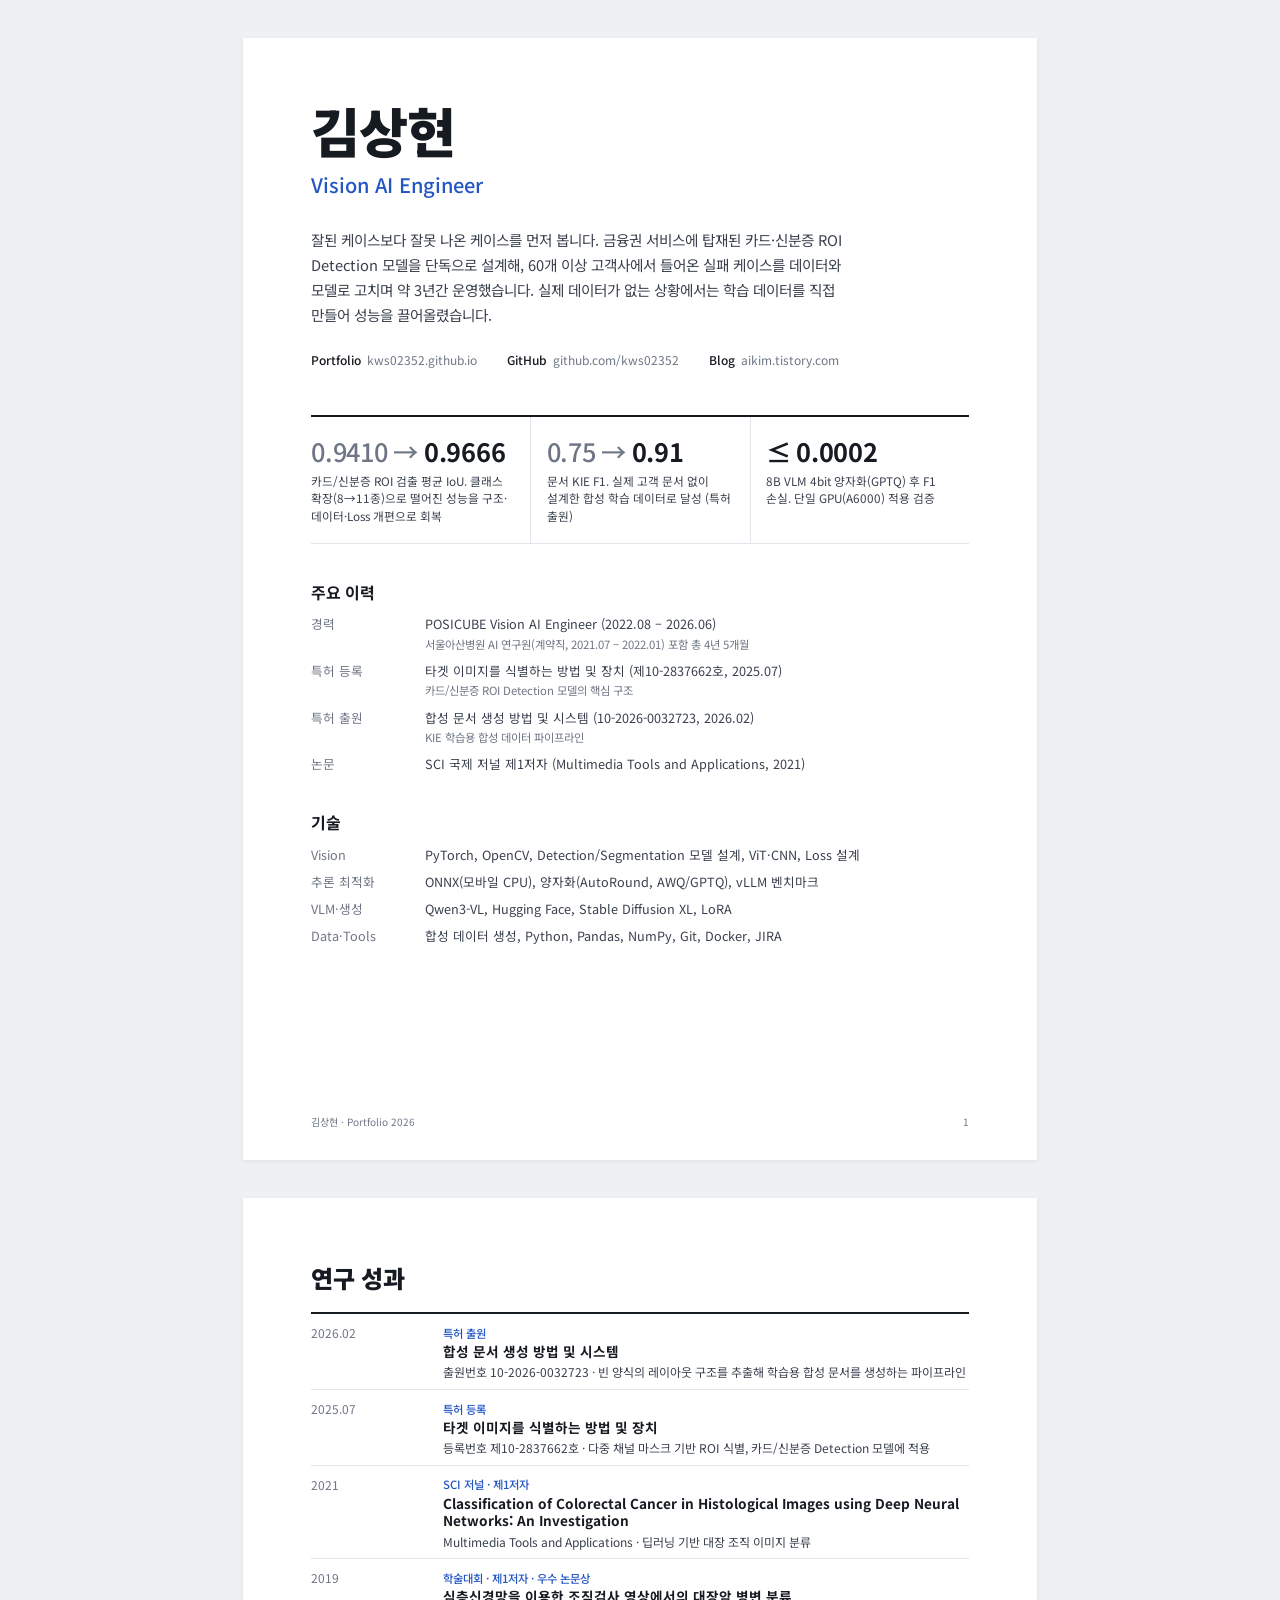
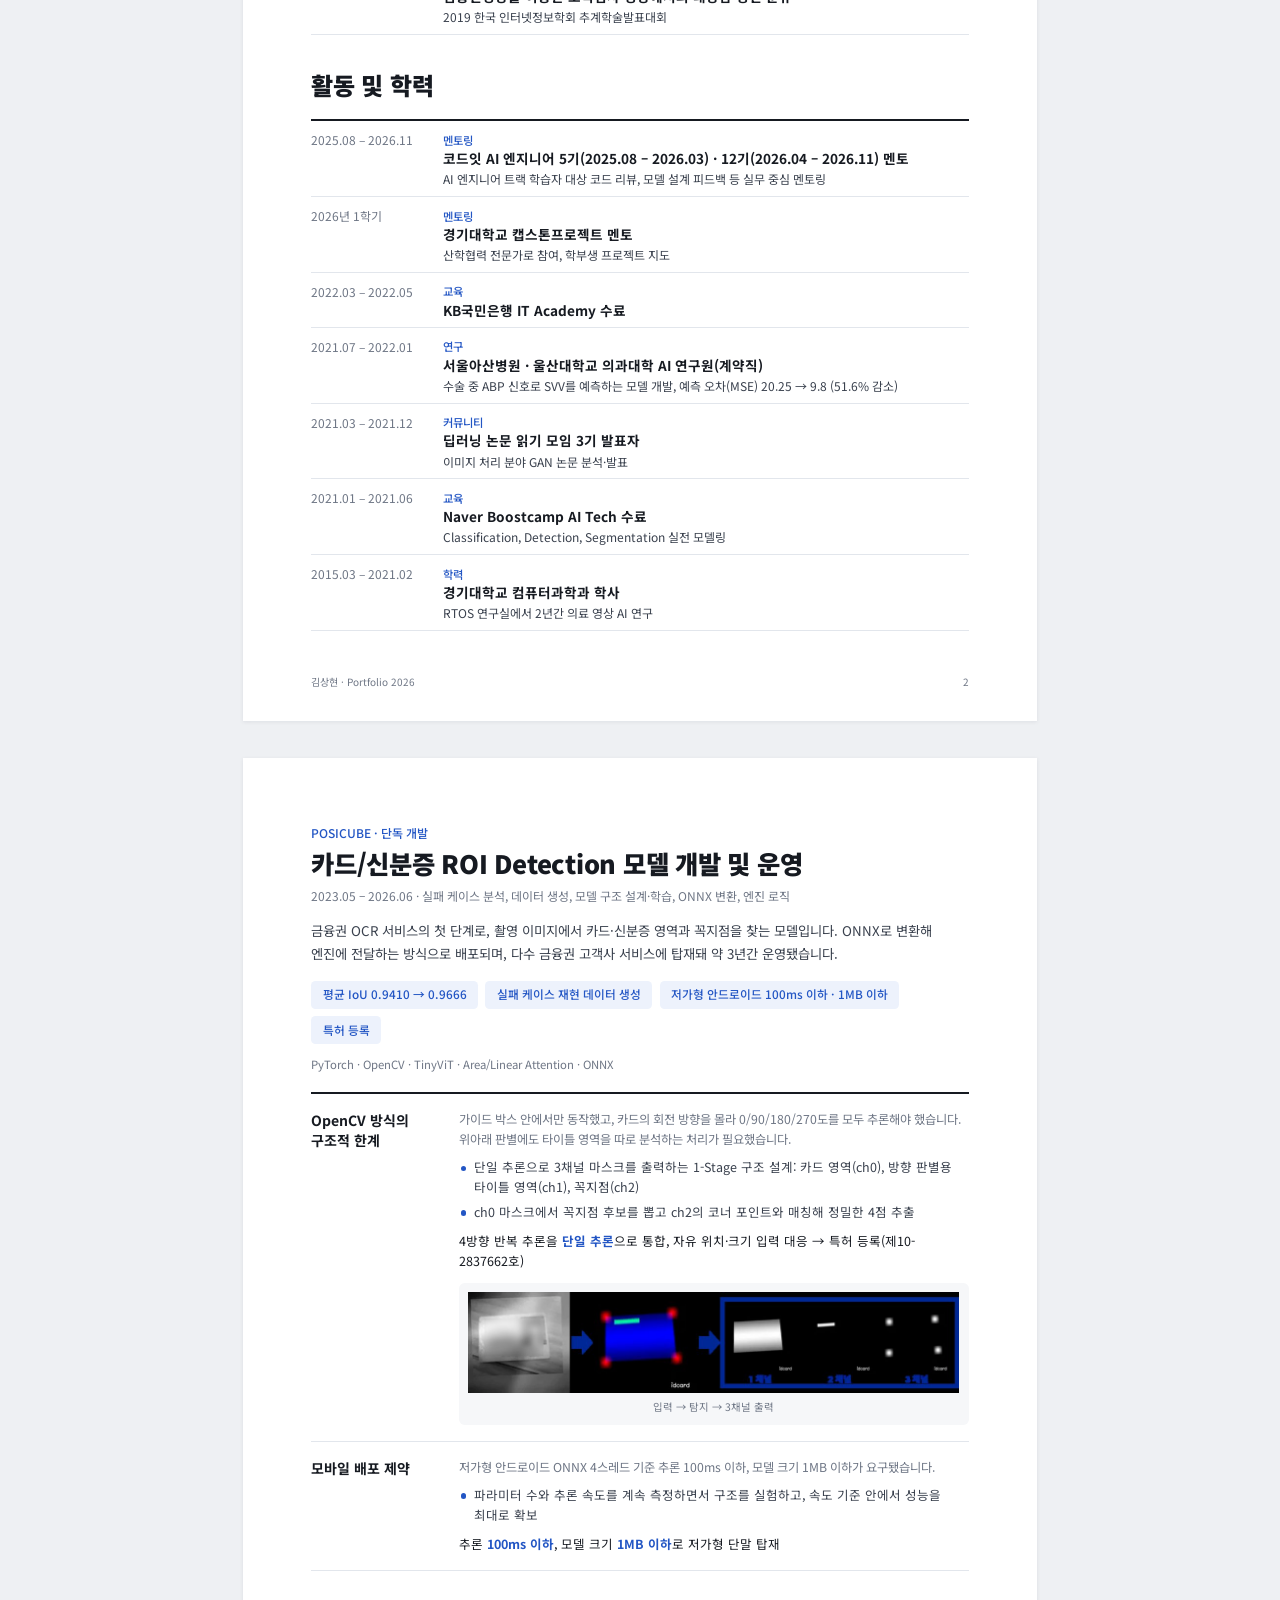
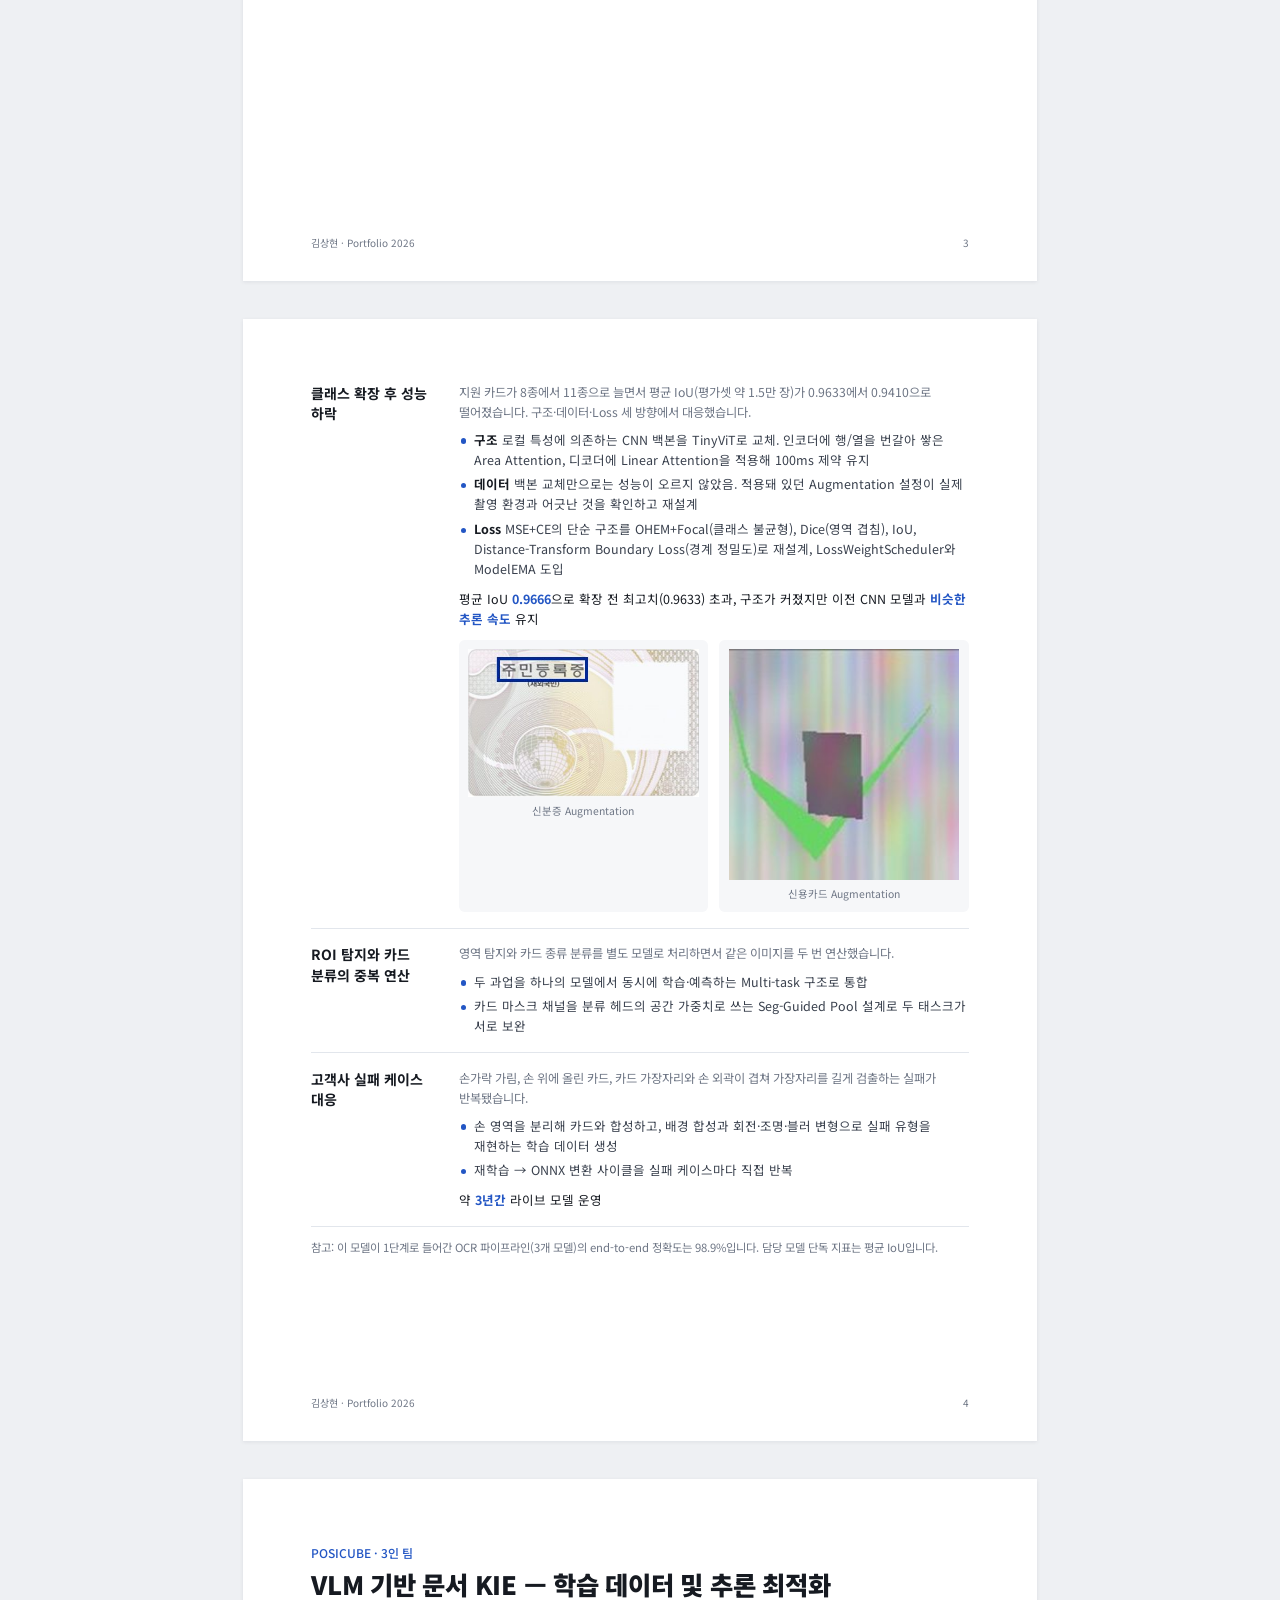
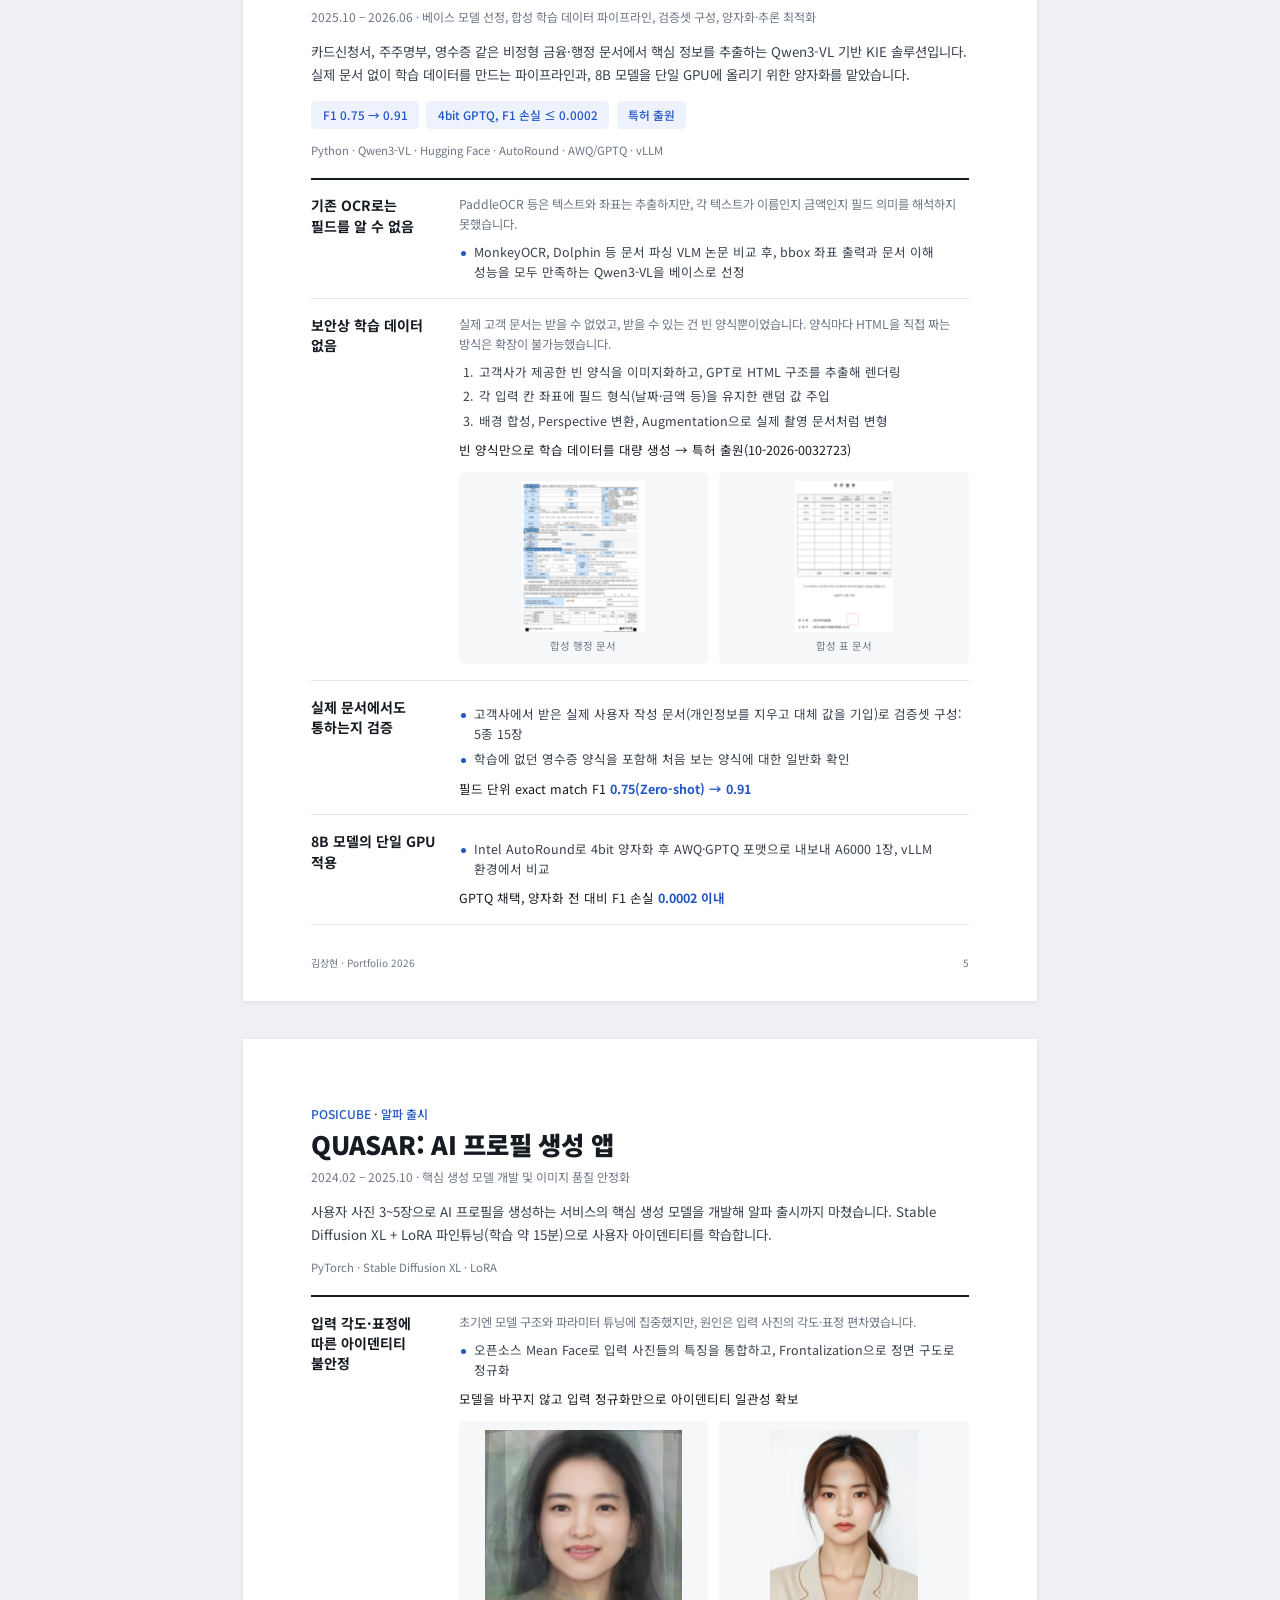
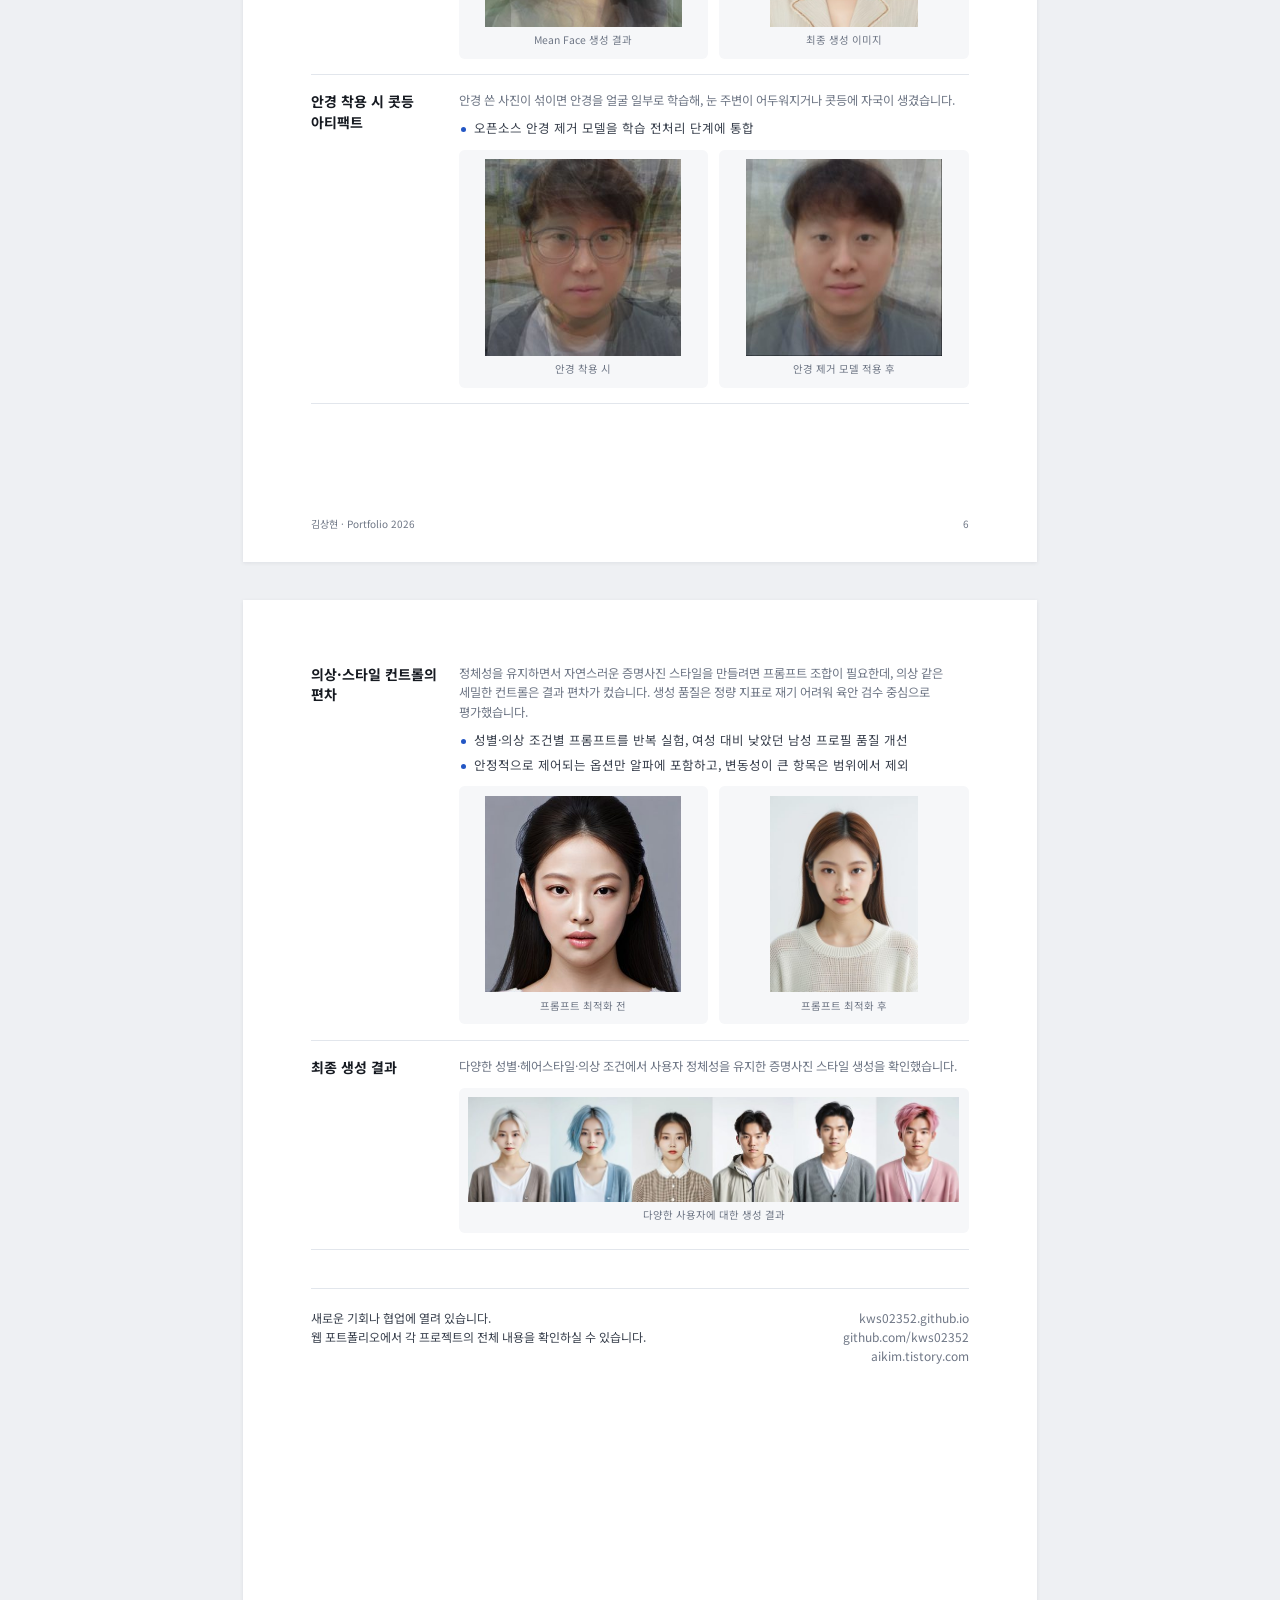
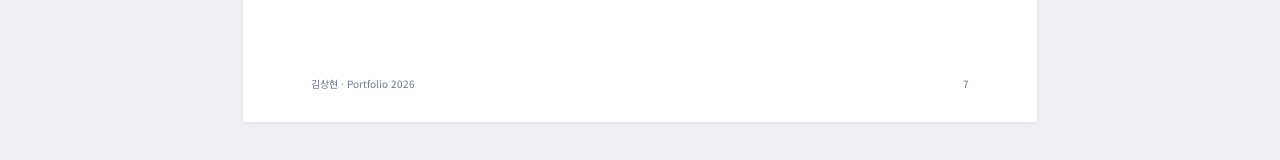
==== commit fb9dab5a: "포트폴리오 페이지 수치·문구를 이력서와 맞춤 - ROI Score를 평균 IoU(평가셋 약 1.5만 장)로 표기 - 모델 크기 1MB 이하로 정정, 추론 속도 20% 향상 문구 삭" ====
--- a/portfolio-print.html
+++ b/portfolio-print.html
@@ -135,7 +135,7 @@
 <section class="page">
   <h1 class="cover-name">김상현</h1>
   <div class="cover-role">Vision AI Engineer</div>
-  <p class="cover-lead">금융권 서비스에 탑재된 카드·신분증 ROI Detection 모델을 직접 설계해 약 3년간 운영했습니다. 실제 데이터가 없는 상황에서는 학습 데이터를 직접 설계해 성능을 끌어올리고, 모바일·단일 GPU 환경에 맞게 추론을 최적화해 왔습니다.</p>
+  <p class="cover-lead">잘된 케이스보다 잘못 나온 케이스를 먼저 봅니다. 금융권 서비스에 탑재된 카드·신분증 ROI Detection 모델을 단독으로 설계해, 60개 이상 고객사에서 들어온 실패 케이스를 데이터와 모델로 고치며 약 3년간 운영했습니다. 실제 데이터가 없는 상황에서는 학습 데이터를 직접 만들어 성능을 끌어올렸습니다.</p>
   <div class="links">
     <span><b>Portfolio</b><a href="https://kws02352.github.io">kws02352.github.io</a></span>
     <span><b>GitHub</b><a href="https://github.com/kws02352">github.com/kws02352</a></span>
@@ -145,7 +145,7 @@
   <div class="results">
     <div class="result">
       <div class="num"><span class="from">0.9410 →</span> 0.9666</div>
-      <div class="what">카드/신분증 ROI Score. 클래스 확장(8→11종)으로 떨어진 성능을 구조·데이터·Loss 개편으로 회복</div>
+      <div class="what">카드/신분증 ROI 검출 평균 IoU. 클래스 확장(8→11종)으로 떨어진 성능을 구조·데이터·Loss 개편으로 회복</div>
     </div>
     <div class="result">
       <div class="num"><span class="from">0.75 →</span> 0.91</div>
@@ -204,12 +204,12 @@
   <header class="proj-head">
     <div class="proj-org">POSICUBE · 단독 개발</div>
     <h2>카드/신분증 ROI Detection 모델 개발 및 운영</h2>
-    <div class="proj-meta">2023.05 – 2026.06 · 모델 구조 설계·학습, ONNX 변환, 엔진 로직, 재학습 사이클</div>
+    <div class="proj-meta">2023.05 – 2026.06 · 실패 케이스 분석, 데이터 생성, 모델 구조 설계·학습, ONNX 변환, 엔진 로직</div>
     <p class="proj-lead">금융권 OCR 서비스의 첫 단계로, 촬영 이미지에서 카드·신분증 영역과 꼭지점을 찾는 모델입니다. ONNX로 변환해 엔진에 전달하는 방식으로 배포되며, 다수 금융권 고객사 서비스에 탑재돼 약 3년간 운영됐습니다.</p>
     <div class="kpis">
-      <span class="kpi">ROI Score 0.9410 → 0.9666</span>
-      <span class="kpi">이전 CNN 대비 추론 속도 20% 향상</span>
-      <span class="kpi">저가형 안드로이드 100ms 이하 · 1.1MB</span>
+      <span class="kpi">평균 IoU 0.9410 → 0.9666</span>
+      <span class="kpi">실패 케이스 재현 데이터 생성</span>
+      <span class="kpi">저가형 안드로이드 100ms 이하 · 1MB 이하</span>
       <span class="kpi">특허 등록</span>
     </div>
     <div class="tools">PyTorch · OpenCV · TinyViT · Area/Linear Attention · ONNX</div>
@@ -233,11 +233,11 @@
   <div class="case">
     <div class="case-title">모바일 배포 제약</div>
     <div class="case-body">
-      <p class="problem">저가형 안드로이드 ONNX 4스레드 기준 추론 100ms 이하, 모델 크기 1MB 내외가 요구됐습니다.</p>
+      <p class="problem">저가형 안드로이드 ONNX 4스레드 기준 추론 100ms 이하, 모델 크기 1MB 이하가 요구됐습니다.</p>
       <ul>
         <li>파라미터 수와 추론 속도를 계속 측정하면서 구조를 실험하고, 속도 기준 안에서 성능을 최대로 확보</li>
       </ul>
-      <p class="outcome">추론 <b>100ms 이하</b>, 모델 크기 <b>약 1.1MB</b>로 저가형 단말 탑재</p>
+      <p class="outcome">추론 <b>100ms 이하</b>, 모델 크기 <b>1MB 이하</b>로 저가형 단말 탑재</p>
     </div>
   </div>
   <div class="foot"><span>김상현 · Portfolio 2026</span><span>3</span></div>
@@ -248,13 +248,13 @@
   <div class="case" style="padding-top:0">
     <div class="case-title">클래스 확장 후 성능 하락</div>
     <div class="case-body">
-      <p class="problem">지원 카드가 8종에서 11종으로 늘면서 ROI Score가 0.9633에서 0.9410으로 떨어졌습니다. 구조·데이터·Loss 세 방향에서 대응했습니다.</p>
+      <p class="problem">지원 카드가 8종에서 11종으로 늘면서 평균 IoU(평가셋 약 1.5만 장)가 0.9633에서 0.9410으로 떨어졌습니다. 구조·데이터·Loss 세 방향에서 대응했습니다.</p>
       <ul>
         <li><strong>구조</strong> 로컬 특성에 의존하는 CNN 백본을 TinyViT로 교체. 인코더에 행/열을 번갈아 쌓은 Area Attention, 디코더에 Linear Attention을 적용해 100ms 제약 유지</li>
         <li><strong>데이터</strong> 백본 교체만으로는 성능이 오르지 않았음. 적용돼 있던 Augmentation 설정이 실제 촬영 환경과 어긋난 것을 확인하고 재설계</li>
         <li><strong>Loss</strong> MSE+CE의 단순 구조를 OHEM+Focal(클래스 불균형), Dice(영역 겹침), IoU, Distance-Transform Boundary Loss(경계 정밀도)로 재설계, LossWeightScheduler와 ModelEMA 도입</li>
       </ul>
-      <p class="outcome">ROI Score <b>0.9666</b>으로 확장 전 최고치(0.9633) 초과, 이전 CNN 모델 대비 추론 속도 <b>20% 향상</b></p>
+      <p class="outcome">평균 IoU <b>0.9666</b>으로 확장 전 최고치(0.9633) 초과, 구조가 커졌지만 이전 CNN 모델과 <b>비슷한 추론 속도</b> 유지</p>
       <div class="figs two">
         <figure><img src="[data-uri]" alt="신분증 학습 이미지에 Augmentation을 적용한 예시"><figcaption>신분증 Augmentation</figcaption></figure>
         <figure><img src="[data-uri]" alt="신용카드 학습 이미지에 Augmentation을 적용한 예시"><figcaption>신용카드 Augmentation</figcaption></figure>
@@ -274,16 +274,17 @@
   </div>
 
   <div class="case">
-    <div class="case-title">라이브 모델 운영</div>
-    <div class="case-body">
-      <p class="problem">상용화 이후에도 신규 카드 추가와 고객사 실패 케이스 대응이 계속 필요했습니다.</p>
-      <ul>
-        <li>데이터 수집 → 원인 분석 → 재학습 → ONNX 재변환 사이클을 직접 담당</li>
+    <div class="case-title">고객사 실패 케이스 대응</div>
+    <div class="case-body">
+      <p class="problem">손가락 가림, 손 위에 올린 카드, 카드 가장자리와 손 외곽이 겹쳐 가장자리를 길게 검출하는 실패가 반복됐습니다.</p>
+      <ul>
+        <li>손 영역을 분리해 카드와 합성하고, 배경 합성과 회전·조명·블러 변형으로 실패 유형을 재현하는 학습 데이터 생성</li>
+        <li>재학습 → ONNX 변환 사이클을 실패 케이스마다 직접 반복</li>
       </ul>
       <p class="outcome">약 <b>3년간</b> 라이브 모델 운영</p>
     </div>
   </div>
-  <p class="note">참고: 이 모델이 1단계로 들어간 OCR 파이프라인(3개 모델)의 end-to-end 정확도는 98.9%입니다.</p>
+  <p class="note">참고: 이 모델이 1단계로 들어간 OCR 파이프라인(3개 모델)의 end-to-end 정확도는 98.9%입니다. 담당 모델 단독 지표는 평균 IoU입니다.</p>
   <div class="foot"><span>김상현 · Portfolio 2026</span><span>4</span></div>
 </section>
 
